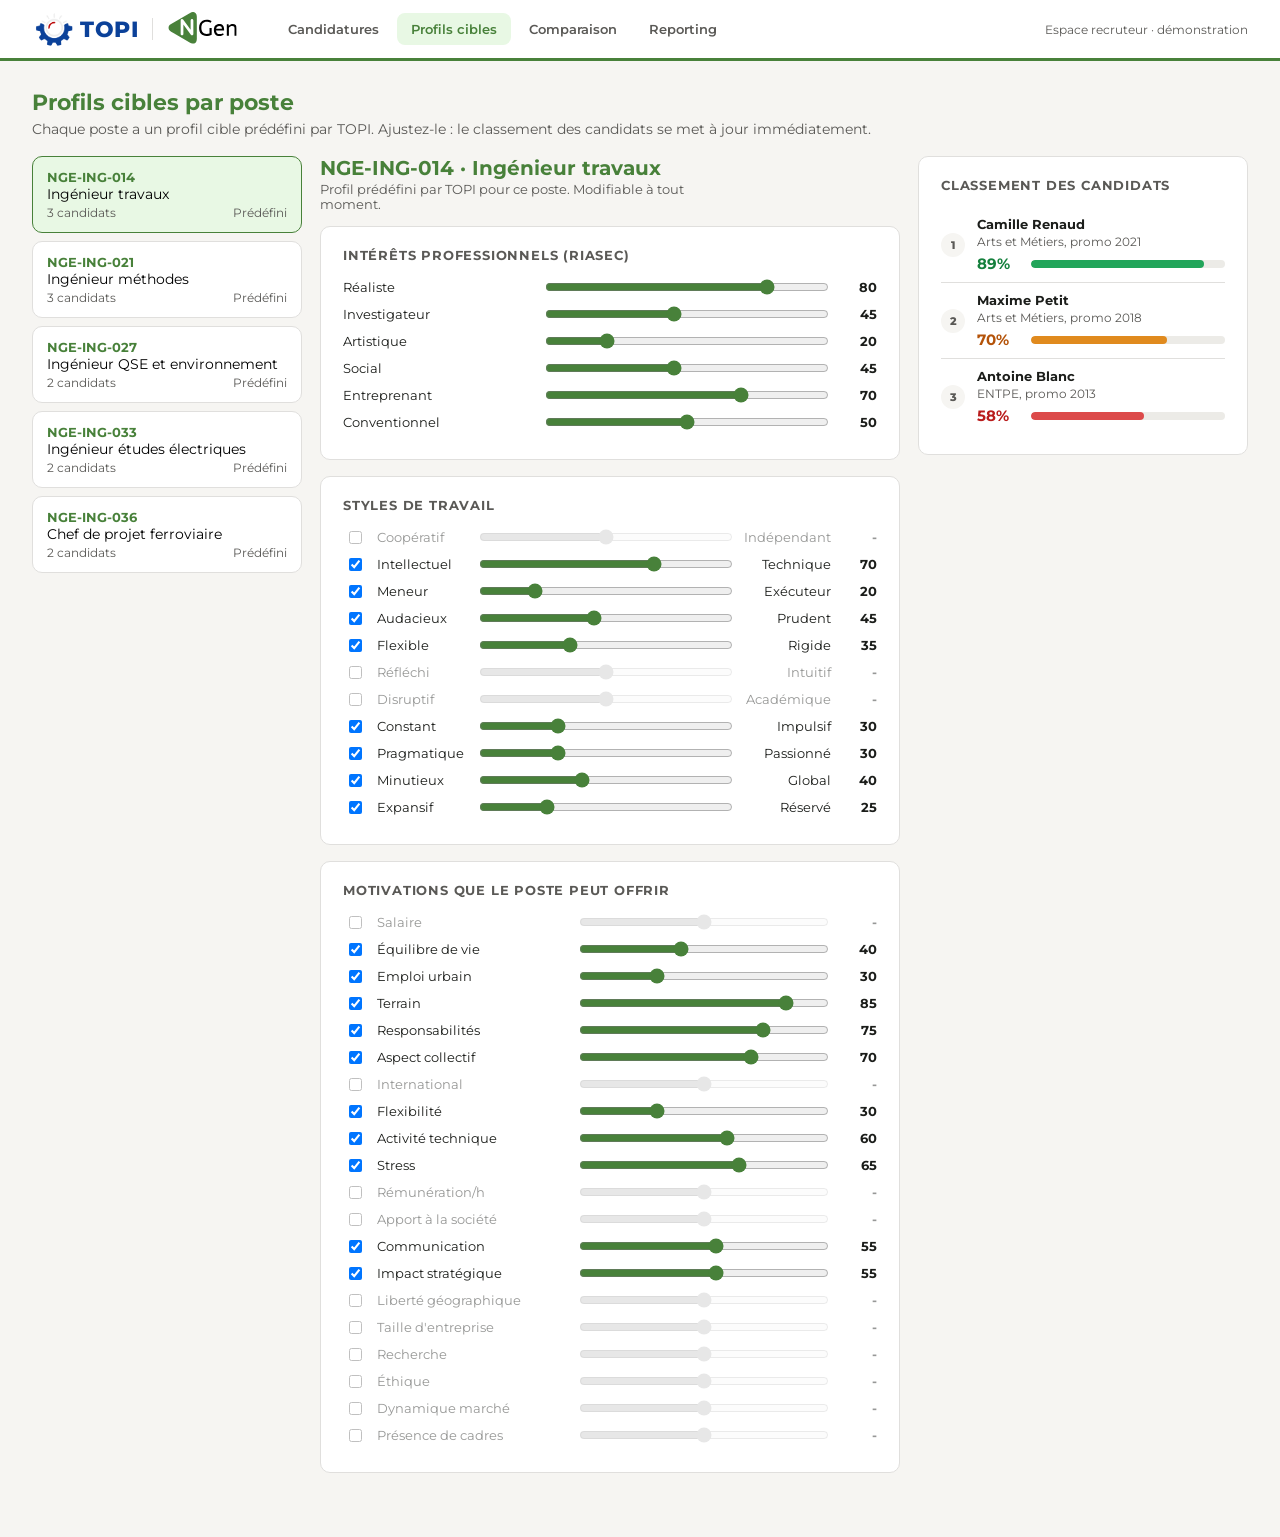
==== cibles.html @ ed8e548c "Démo TOPI x NGen : offre Aide Entretien et Recrutement (données fictives) Co-Authored-By: Claude Son" ====
<!doctype html>
<html lang="fr">
<head>
<meta charset="utf-8">
<meta name="viewport" content="width=device-width, initial-scale=1">
<meta name="robots" content="noindex, nofollow">
<title>Profils cibles - TOPI x NGen</title>
<link href="https://fonts.googleapis.com/css2?family=Montserrat:wght@400;500;600;700;800&display=swap" rel="stylesheet">
<link rel="stylesheet" href="style.css">
</head>
<body>
<div class="topbar">
  <div class="logo"><img src="topi-logo.png" alt="">TOPI</div>
  <div class="sep"></div>
  <img class="ngen" src="ngen-logo.svg" alt="NGen">
  <nav><a href="index.html">Candidatures</a><a href="cibles.html" class="on">Profils cibles</a><a href="compare.html">Comparaison</a><a href="reporting.html">Reporting</a></nav>
  <div class="right">Espace recruteur · démonstration</div>
</div>
<main class="wide">
  <div class="pagehead">
    <div>
      <h1>Profils cibles par poste</h1>
      <p class="sub">Chaque poste a un profil cible prédéfini par TOPI. Ajustez-le : le classement des candidats se met à jour immédiatement.</p>
    </div>
  </div>
  <div class="editor">
    <div class="plist" id="plist"></div>
    <div id="editor"></div>
    <div class="card rank" id="rank"></div>
  </div>
</main>
<script src="data.js"></script>
<script src="defs.js"></script>
<script src="scoring.js"></script>
<script>
const params = new URLSearchParams(location.search);
const refs = Object.keys(CIBLES_DEFAUT);
const titres = Object.fromEntries(CANDIDATS.map(c => [c.ref, c.poste]));
let ref = refs.includes(params.get("ref")) ? params.get("ref") : refs[0];
let cible = getCible(ref);

const commit = () => { saveCible(ref, cible); renderList(); renderHead(); renderRank(); };

function renderList() {
  document.getElementById("plist").innerHTML = refs.map(r => {
    const n = CANDIDATS.filter(c => c.ref === r).length;
    return `<button data-ref="${r}" class="${r === ref ? "on" : ""}"><b>${r}</b>${titres[r]}<small><span>${n} candidat${n > 1 ? "s" : ""}</span>${isModified(r) ? '<span class="mod">Modifié</span>' : "<span>Prédéfini</span>"}</small></button>`;
  }).join("");
  document.querySelectorAll("#plist button").forEach(b => b.onclick = () => { ref = b.dataset.ref; cible = getCible(ref); history.replaceState(null, "", "?ref=" + ref); renderAll(); });
}

function renderHead() {
  const h = document.getElementById("edhead");
  if (!h) return;
  h.querySelector("button").style.visibility = isModified(ref) ? "visible" : "hidden";
  h.querySelector("p").textContent = isModified(ref) ? "Profil modifié par vous. Vous pouvez revenir au profil prédéfini par TOPI." : "Profil prédéfini par TOPI pour ce poste. Modifiable à tout moment.";
}

function buildEditor() {
  const el = document.getElementById("editor");
  el.innerHTML = `
    <div class="edhead" id="edhead"><div><h1>${ref} · ${titres[ref]}</h1><p></p></div><button class="btn" id="restore">Restaurer le profil prédéfini</button></div>
    <div class="card edcard"><h2>Intérêts professionnels (RIASEC)</h2><div id="sec-r"></div></div>
    <div class="card edcard"><h2>Styles de travail</h2><div id="sec-a"></div></div>
    <div class="card edcard"><h2>Motivations que le poste peut offrir</h2><div id="sec-c"></div></div>`;
  document.getElementById("restore").onclick = () => { resetCible(ref); cible = getCible(ref); buildEditor(); commit(); };

  // RIASEC : toujours actifs
  const sr = document.getElementById("sec-r");
  RIA_ORDER.forEach(k => {
    const row = document.createElement("div"); row.className = "slrow nocheck";
    row.innerHTML = `<span>${RIASEC_LABELS[k]}</span><input type="range" min="0" max="100" value="${cible.riasec[k]}"><span class="v">${cible.riasec[k]}</span>`;
    const inp = row.querySelector("input"), v = row.querySelector(".v");
    inp.oninput = () => { cible.riasec[k] = +inp.value; v.textContent = inp.value; commit(); };
    sr.appendChild(row);
  });

  // Styles de travail : axe gauche <-> droite, avec case "compter"
  const sa = document.getElementById("sec-a");
  AXES.forEach((pair, i) => {
    const on = cible.axes[i] != null, val = on ? cible.axes[i] : 50;
    const row = document.createElement("div"); row.className = "slrow ax" + (on ? "" : " off");
    row.innerHTML = `<input type="checkbox" ${on ? "checked" : ""} title="Compter ce critère"><span title="${DIMENSIONS_TITRES[i]}">${pair[0]}</span><input type="range" min="0" max="100" value="${val}" ${on ? "" : "disabled"}><span class="rt">${pair[1]}</span><span class="v">${on ? val : "-"}</span>`;
    const [cb, , rg, , v] = [...row.children];
    cb.onchange = () => { if (cb.checked) { cible.axes[i] = +rg.value; rg.disabled = false; row.classList.remove("off"); v.textContent = rg.value; } else { delete cible.axes[i]; rg.disabled = true; row.classList.add("off"); v.textContent = "-"; } commit(); };
    rg.oninput = () => { cible.axes[i] = +rg.value; v.textContent = rg.value; commit(); };
    sa.appendChild(row);
  });

  // Motivations : 20 critères, avec case "compter"
  const sc = document.getElementById("sec-c");
  CRITERES.forEach(k => {
    const on = cible.crit[k] != null, val = on ? cible.crit[k] : 50;
    const row = document.createElement("div"); row.className = "slrow" + (on ? "" : " off");
    row.innerHTML = `<input type="checkbox" ${on ? "checked" : ""} title="Compter ce critère"><span title="${DEF_CRITERES[k]}">${k}</span><input type="range" min="0" max="100" value="${val}" ${on ? "" : "disabled"}><span class="v">${on ? val : "-"}</span>`;
    const [cb, , rg, v] = [...row.children];
    cb.onchange = () => { if (cb.checked) { cible.crit[k] = +rg.value; rg.disabled = false; row.classList.remove("off"); v.textContent = rg.value; } else { delete cible.crit[k]; rg.disabled = true; row.classList.add("off"); v.textContent = "-"; } commit(); };
    rg.oninput = () => { cible.crit[k] = +rg.value; v.textContent = rg.value; commit(); };
    sc.appendChild(row);
  });
  renderHead();
}

function renderRank() {
  const list = CANDIDATS.filter(c => c.ref === ref).map(c => ({ c, a: adequation(c, cible) })).sort((x, y) => y.a.global - x.a.global);
  document.getElementById("rank").innerHTML = `<h2>Classement des candidats</h2>` + list.map((r, i) => `
    <div class="rrow"><span class="n">${i + 1}</span><div><a href="profil.html?id=${r.c.id}" target="_blank" rel="noopener">${r.c.prenom} ${r.c.nom}</a><small>${r.c.parcours}</small>
    <div class="adq ${niveauAdq(r.a.global)}"><b>${r.a.global}%</b><span class="abar"><i style="width:${r.a.global}%"></i></span></div></div></div>`).join("");
}

function renderAll() { renderList(); buildEditor(); renderRank(); }
renderAll();
</script>
</body>
</html>
---- style.css ----
:root { --blue: #48813A; --accent: #C98B5A; --ink: #1b1d1a; --grey: #5a5956; --line: #E0DFDD; --bg: #F6F5F2; --soft: #E8F8E4; --ok: #48813A; }
* { box-sizing: border-box; }
body { margin: 0; font-family: "Montserrat", "Segoe UI", system-ui, sans-serif; background: var(--bg); color: var(--ink); font-size: 14px; }
a { color: var(--blue); }
.topbar { background: #fff; border-bottom: 3px solid var(--blue); display: flex; align-items: center; gap: 14px; padding: 12px 32px; }
.topbar .logo { display: flex; align-items: center; gap: 4px; font-weight: 800; font-size: 22px; color: #0B4199; letter-spacing: .5px; }
.topbar .logo img { height: 44px; width: 44px; margin: -6px 0; }
.topbar .ngen { height: 34px; width: auto; display: block; }
.topbar .sep { width: 1px; height: 22px; background: var(--line); }
.topbar .client { color: var(--grey); font-weight: 600; }
.topbar .right { margin-left: auto; color: var(--grey); font-size: 12px; }
main { max-width: 1180px; margin: 0 auto; padding: 28px 32px 48px; }
h1 { font-size: 22px; margin: 0 0 4px; color: var(--blue); }
.sub { color: var(--grey); margin: 0 0 20px; }
.card { background: #fff; border: 1px solid var(--line); border-radius: 10px; padding: 20px 22px; }
.card h2 { font-size: 13px; text-transform: uppercase; letter-spacing: .8px; color: var(--grey); margin: 0 0 14px; }
.toolbar { display: flex; align-items: center; gap: 14px; margin-bottom: 12px; color: var(--grey); font-size: 12px; }
.btn { border: 1px solid var(--line); background: #fff; color: var(--blue); padding: 6px 12px; border-radius: 6px; font: inherit; font-weight: 600; cursor: pointer; }
.btn:hover { background: var(--soft); }
table { width: 100%; border-collapse: collapse; }
thead th { white-space: nowrap; text-align: left; font-size: 12px; text-transform: uppercase; letter-spacing: .6px; color: var(--grey); padding: 10px 12px 4px; background: #fff; }
thead th.sortable { cursor: pointer; user-select: none; }
thead th.sortable:hover { color: var(--blue); }
thead th .arrow { display: inline-block; width: 12px; color: var(--accent); }
.filters td { padding: 0 12px 10px; border-bottom: 2px solid var(--line); }
.filters input { width: 100%; padding: 6px 8px; border: 1px solid var(--line); border-radius: 6px; font: inherit; font-size: 12px; }
.filters input:focus { outline: 2px solid var(--soft); border-color: var(--blue); }
tbody td { padding: 14px 12px; border-bottom: 1px solid var(--line); vertical-align: middle; }
tbody tr:hover { background: #FAFAF7; }
.ref { font-weight: 700; color: var(--blue); }
.ref small { display: block; font-weight: 500; color: var(--grey); font-size: 11px; }
.pill { white-space: nowrap; display: inline-block; padding: 3px 9px; border-radius: 999px; background: var(--soft); color: var(--blue); font-weight: 700; font-size: 12px; text-decoration: none; }
.pill:hover { background: var(--blue); color: #fff; }
.pill.cv { background: #F7EBE0; color: #8A5A33; }
.pill.cv:hover { background: var(--accent); color: #fff; }
.empty { padding: 24px; text-align: center; color: var(--grey); display: none; }
.foot { margin-top: 16px; color: var(--grey); font-size: 12px; }

.back { display: inline-block; margin-bottom: 14px; text-decoration: none; font-weight: 600; }
.head { display: flex; gap: 22px; align-items: center; flex-wrap: wrap; }
.avatar { width: 56px; height: 56px; border-radius: 50%; background: var(--blue); color: #fff; display: grid; place-items: center; font-weight: 800; font-size: 20px; }
.head h1 { margin: 0; }
.meta { color: var(--grey); font-size: 13px; margin-top: 2px; }
.head .actions { margin-left: auto; display: flex; gap: 10px; align-items: center; }
.grid2 { display: grid; grid-template-columns: 1fr 1fr; gap: 18px; margin-top: 18px; }
@media (max-width: 900px) { .grid2 { grid-template-columns: 1fr; } }
.triplet { display: flex; gap: 8px; margin: 6px 0 14px; }
.triplet .tip { background: var(--blue); color: #fff; font-weight: 800; border-radius: 6px; padding: 4px 10px; font-size: 13px; }
.triplet .tip:nth-child(2) { background: #6FA05F; }
.triplet .tip:nth-child(3) { background: #97d187; color: var(--ink); }
.bar { display: grid; grid-template-columns: 1fr 44px; gap: 10px; align-items: center; margin: 7px 0; font-size: 12.5px; }
.bar .lbl { display: flex; justify-content: space-between; gap: 8px; }
.track { height: 8px; background: #ECEBE7; border-radius: 4px; overflow: hidden; margin-top: 4px; }
.fill { height: 100%; background: var(--blue); border-radius: 4px; }
.fill.red { background: var(--accent); }
.val { text-align: right; font-weight: 700; }
.axis { display: grid; grid-template-columns: 96px 1fr 96px; gap: 10px; align-items: center; margin: 9px 0; font-size: 12px; color: var(--grey); }
.axis .r { text-align: right; }
.axis .on { color: var(--ink); font-weight: 700; }
.axis .line { position: relative; height: 4px; background: #E6E4DF; border-radius: 2px; }
.axis .line::after { content: ""; position: absolute; left: 50%; top: -4px; width: 1px; height: 12px; background: #C9C7C1; }
.axis .dot { position: absolute; top: -5px; width: 14px; height: 14px; margin-left: -7px; border-radius: 50%; background: var(--blue); border: 2px solid #fff; box-shadow: 0 0 0 1px var(--blue); }
.note { color: var(--grey); font-size: 11.5px; margin-top: 18px; }
svg text { font-family: "Montserrat", "Segoe UI", sans-serif; }

.cols2 { display: grid; grid-template-columns: 1fr 1fr; grid-template-rows: repeat(10, auto); grid-auto-flow: column; column-gap: 40px; }
@media (max-width: 900px) { .cols2 { grid-template-columns: 1fr; grid-template-rows: none; grid-auto-flow: row; } }
.tip { cursor: help; border-bottom: 1px dotted #A7A59F; }
.triplet .tip, svg .tip { border-bottom: 0; }
.tooltip { position: fixed; display: none; z-index: 50; max-width: 340px; background: var(--ink); color: #fff; padding: 10px 13px; border-radius: 8px; box-shadow: 0 8px 24px rgba(11, 20, 40, .28); font-size: 12px; line-height: 1.45; pointer-events: none; }
.tooltip b { display: block; color: #fff; margin-bottom: 3px; font-size: 12.5px; }
.tooltip span { color: #D5DCEC; font-weight: 400; }

main.wide { max-width: 1360px; }
.pagehead { display: flex; align-items: flex-start; justify-content: space-between; gap: 20px; margin-bottom: 18px; }
.pagehead .sub { margin: 0; }
.btn.primary { background: var(--blue); color: #fff; border-color: var(--blue); }
.btn.primary:hover { background: #3b6a30; }
.kpis { display: grid; grid-template-columns: repeat(4, 1fr); gap: 14px; margin-bottom: 18px; }
@media (max-width: 900px) { .kpis { grid-template-columns: 1fr 1fr; } }
.kpi { background: #fff; border: 1px solid var(--line); border-radius: 10px; padding: 16px 18px; }
.kpi .kv { font-size: 30px; font-weight: 800; color: var(--blue); line-height: 1; }
.kpi .kt { font-weight: 700; margin-top: 8px; font-size: 13px; }
.kpi .ks { color: var(--grey); font-size: 12px; margin-top: 2px; }
.card.list { padding: 18px 20px 12px; }
.toolbar2 { display: flex; gap: 12px; margin-bottom: 12px; }
.search { flex: 1; }
.search input { width: 100%; padding: 10px 14px; border: 1px solid var(--line); border-radius: 8px; font: inherit; font-size: 13px; background: var(--bg); }
.search input:focus { outline: 2px solid var(--soft); border-color: var(--blue); background: #fff; }
.chips2 { display: flex; flex-wrap: wrap; gap: 8px; margin-bottom: 14px; }
.chip2 { border: 1px solid var(--line); background: #fff; color: var(--ink); border-radius: 999px; padding: 6px 12px; font: inherit; font-size: 12px; font-weight: 600; cursor: pointer; display: inline-flex; gap: 8px; align-items: center; }
.chip2 b { background: var(--bg); border-radius: 999px; padding: 1px 7px; font-size: 11px; color: var(--grey); }
.chip2:hover { border-color: var(--blue); }
.chip2.on { background: var(--blue); border-color: var(--blue); color: #fff; }
.chip2.on b { background: rgba(255, 255, 255, .22); color: #fff; }
.tablewrap { overflow-x: auto; }
.who { display: flex; align-items: center; gap: 10px; font-weight: 700; }
.av { width: 30px; height: 30px; border-radius: 50%; color: #fff; display: inline-grid; place-items: center; font-size: 11px; font-weight: 800; flex: none; }
td.muted { color: var(--grey); font-size: 12.5px; }
td.nowrap { white-space: nowrap; }
.pill.topi { display: inline-flex; align-items: center; gap: 8px; padding: 3px 12px 3px 6px; }
.pill.topi:hover .mini polygon:last-child { fill: rgba(255, 255, 255, .35); stroke: #fff; }
.pill.topi:hover .mini polygon:first-child { stroke: rgba(255, 255, 255, .5); }
.tfoot { display: flex; justify-content: space-between; color: var(--grey); font-size: 12px; padding: 12px 4px 4px; }

.rel { display: inline-flex; align-items: center; gap: 8px; padding: 5px 12px; border-radius: 999px; font-size: 12px; font-weight: 700; border: 1px solid; cursor: help; }
.rel i { width: 9px; height: 9px; border-radius: 50%; background: currentColor; }
.rel-excellent { background: #E0F2FE; color: #0369A1; border-color: #BAE6FD; }
.rel-bon { background: #DCFCE7; color: #15803D; border-color: #BBF7D0; }
.rel-convenable { background: #FEF3C7; color: #B45309; border-color: #FDE68A; }
.rel-mauvais { background: #FEE2E2; color: #B91C1C; border-color: #FECACA; }

/* ---- offre 2 : adéquation au poste ---- */
.topbar nav { display: flex; gap: 4px; margin-left: 22px; }
.topbar nav a { padding: 8px 14px; border-radius: 8px; text-decoration: none; color: var(--grey); font-weight: 600; font-size: 13px; }
.topbar nav a:hover, .topbar nav a.on { background: var(--soft); color: var(--blue); }
.adq { display: flex; align-items: center; gap: 10px; min-width: 130px; }
.adq b { font-size: 15px; width: 44px; }
.adq .abar { flex: 1; height: 8px; background: #ECEBE7; border-radius: 4px; overflow: hidden; min-width: 56px; }
.adq .abar i { display: block; height: 100%; border-radius: 4px; }
.adq.high b { color: #15803D; } .adq.high i, .fill.ad-high { background: #22A55A; }
.adq.mid b { color: #B45309; } .adq.mid i, .fill.ad-mid { background: #E08A1E; }
.adq.low b { color: #B91C1C; } .adq.low i, .fill.ad-low { background: #DC4A4A; }
.gauge.high { color: #15803D; } .gauge.mid { color: #B45309; } .gauge.low { color: #B91C1C; }
.adqcard { display: grid; grid-template-columns: 180px 1.15fr 1fr 1fr; gap: 26px; align-items: start; margin-top: 18px; }
@media (max-width: 1000px) { .adqcard { grid-template-columns: 1fr; } }
.adqcard .gcol { text-align: center; }
.adqcard .gt { font-weight: 700; margin-top: -4px; }
.adqcard .sub { margin: 10px 0; font-size: 12.5px; }
.adqcard .sl { display: flex; justify-content: space-between; margin-bottom: 4px; }
.adqcard .link { display: inline-block; margin-top: 10px; font-size: 12px; font-weight: 600; }
.pt { border-left: 3px solid; padding: 4px 0 4px 10px; margin: 9px 0; font-size: 12.5px; }
.pt b { display: block; }
.pt small { color: var(--grey); font-size: 11.5px; }
.pt.ok { border-color: #22A55A; } .pt.ko { border-color: #E08A1E; }
.track { position: relative; }
.tick { position: absolute; top: -3px; width: 2px; height: 14px; background: var(--ink); border-radius: 1px; }
.axis .tgt { position: absolute; top: -6px; width: 16px; height: 16px; margin-left: -8px; border-radius: 50%; border: 2px solid var(--accent); background: rgba(255,255,255,.6); box-sizing: border-box; }
.legend { display: flex; flex-wrap: wrap; gap: 18px; margin-top: 14px; font-size: 11.5px; color: var(--grey); }
.legend span { display: inline-flex; align-items: center; gap: 7px; }
.lg { display: inline-block; }
.lg.solid { width: 18px; height: 0; border-top: 2px solid var(--blue); }
.lg.dashed { width: 18px; height: 0; border-top: 2px dashed var(--accent); }
.lg.dot { width: 10px; height: 10px; border-radius: 50%; background: var(--blue); }
.lg.ring { width: 12px; height: 12px; border-radius: 50%; border: 2px solid var(--accent); box-sizing: border-box; }
.lg.bar { width: 18px; height: 6px; border-radius: 3px; background: var(--blue); }
.lg.tickmark { width: 2px; height: 12px; background: var(--ink); }

/* profils cibles */
.editor { display: grid; grid-template-columns: 270px 1fr 330px; gap: 18px; align-items: start; }
@media (max-width: 1100px) { .editor { grid-template-columns: 1fr; } }
.plist button { width: 100%; text-align: left; border: 1px solid var(--line); background: #fff; border-radius: 10px; padding: 12px 14px; margin-bottom: 8px; font: inherit; cursor: pointer; }
.plist button:hover { border-color: var(--blue); }
.plist button.on { border-color: var(--blue); background: var(--soft); }
.plist b { display: block; font-size: 13px; color: var(--blue); }
.plist small { color: var(--grey); font-size: 12px; display: flex; justify-content: space-between; margin-top: 2px; }
.mod { color: var(--accent); font-weight: 700; }
.edhead { display: flex; align-items: center; justify-content: space-between; gap: 12px; margin-bottom: 14px; }
.edhead h1 { margin: 0; font-size: 20px; }
.edhead p { margin: 2px 0 0; color: var(--grey); font-size: 12.5px; }
.slrow { display: grid; grid-template-columns: 24px 190px 1fr 40px; gap: 10px; align-items: center; margin: 7px 0; font-size: 12.5px; }
.slrow.ax { grid-template-columns: 24px 90px 1fr 90px 36px; }
.slrow.nocheck { grid-template-columns: 190px 1fr 40px; }
.slrow input[type=range] { width: 100%; accent-color: var(--blue); }
.slrow.off { opacity: .45; }
.slrow .v { text-align: right; font-weight: 700; }
.slrow .rt { text-align: right; }
.edcard { margin-bottom: 16px; }
.rank { position: sticky; top: 16px; }
.rrow { display: grid; grid-template-columns: 26px 1fr; gap: 10px; align-items: center; padding: 9px 0; border-bottom: 1px solid var(--line); }
.rrow:last-child { border: 0; }
.rrow .n { width: 24px; height: 24px; border-radius: 50%; background: var(--bg); display: grid; place-items: center; font-weight: 800; font-size: 11px; color: var(--grey); }
.rrow a { color: var(--ink); font-weight: 700; text-decoration: none; font-size: 13px; display: block; }
.rrow small { color: var(--grey); font-size: 11.5px; }
.rrow .adq { margin-top: 4px; }

.actions2 { display: flex; gap: 10px; align-items: center; }
.actions2 .btn { text-decoration: none; }
.list thead th, .list tbody td, .filters td { padding-left: 8px; padding-right: 8px; }
.list .filters input { min-width: 0; }
.adq { min-width: 112px; }

/* ---- offre 3 : rapport, guide, comparaison, reporting ---- */
.tabs { display: flex; gap: 6px; margin-top: 18px; border-bottom: 1px solid var(--line); }
.tabs button { border: 0; background: none; padding: 11px 18px; font: inherit; font-weight: 700; color: var(--grey); cursor: pointer; border-bottom: 3px solid transparent; margin-bottom: -1px; }
.tabs button:hover { color: var(--blue); }
.tabs button.on { color: var(--blue); border-color: var(--blue); }
.tab[hidden] { display: none; }
.rsum { margin-top: 18px; }
.rsum p { margin: 0; font-size: 14px; line-height: 1.6; }
.rl { margin: 0; padding: 0; list-style: none; }
.rl li { position: relative; padding: 8px 0 8px 18px; border-bottom: 1px solid var(--line); font-size: 13px; line-height: 1.5; }
.rl li:last-child { border: 0; }
.rl li::before { content: ""; position: absolute; left: 0; top: 15px; width: 8px; height: 8px; border-radius: 50%; background: var(--blue); }
.rl.ok li::before { background: #22A55A; }
.rl.ko li::before { background: #E08A1E; }
.ghead { display: flex; justify-content: space-between; align-items: flex-start; gap: 16px; margin-bottom: 8px; }
.ghead h2 { margin-bottom: 4px; }
.ghead p { margin: 0; color: var(--grey); font-size: 12.5px; }
.gth { font-size: 12px; text-transform: uppercase; letter-spacing: .8px; color: var(--blue); margin: 22px 0 8px; }
.q { display: grid; grid-template-columns: 30px 1fr; gap: 12px; padding: 12px 0; border-bottom: 1px solid var(--line); }
.q:last-child { border: 0; }
.qn { width: 26px; height: 26px; border-radius: 50%; background: var(--soft); color: var(--blue); display: grid; place-items: center; font-weight: 800; font-size: 12px; }
.q b { display: block; font-size: 13.5px; line-height: 1.5; }
.q small { display: block; color: var(--grey); font-size: 12px; margin-top: 4px; line-height: 1.45; }
@media print { .topbar, .tabs, .back, .head .actions, .note, .btn, .actions2 { display: none !important; } body { background: #fff; } main { padding: 0; } .card { border: 0; padding: 8px 0; } }

input.pick { width: 16px; height: 16px; accent-color: var(--blue); cursor: pointer; }
.opt { background: var(--soft); color: var(--blue); border-radius: 999px; padding: 1px 8px; font-size: 10.5px; margin-left: 6px; }
.btn:disabled { opacity: .45; cursor: not-allowed; }
.toast { display: none; background: var(--ink); color: #fff; border-radius: 8px; padding: 10px 14px; margin: 10px 0 0; font-size: 12.5px; }
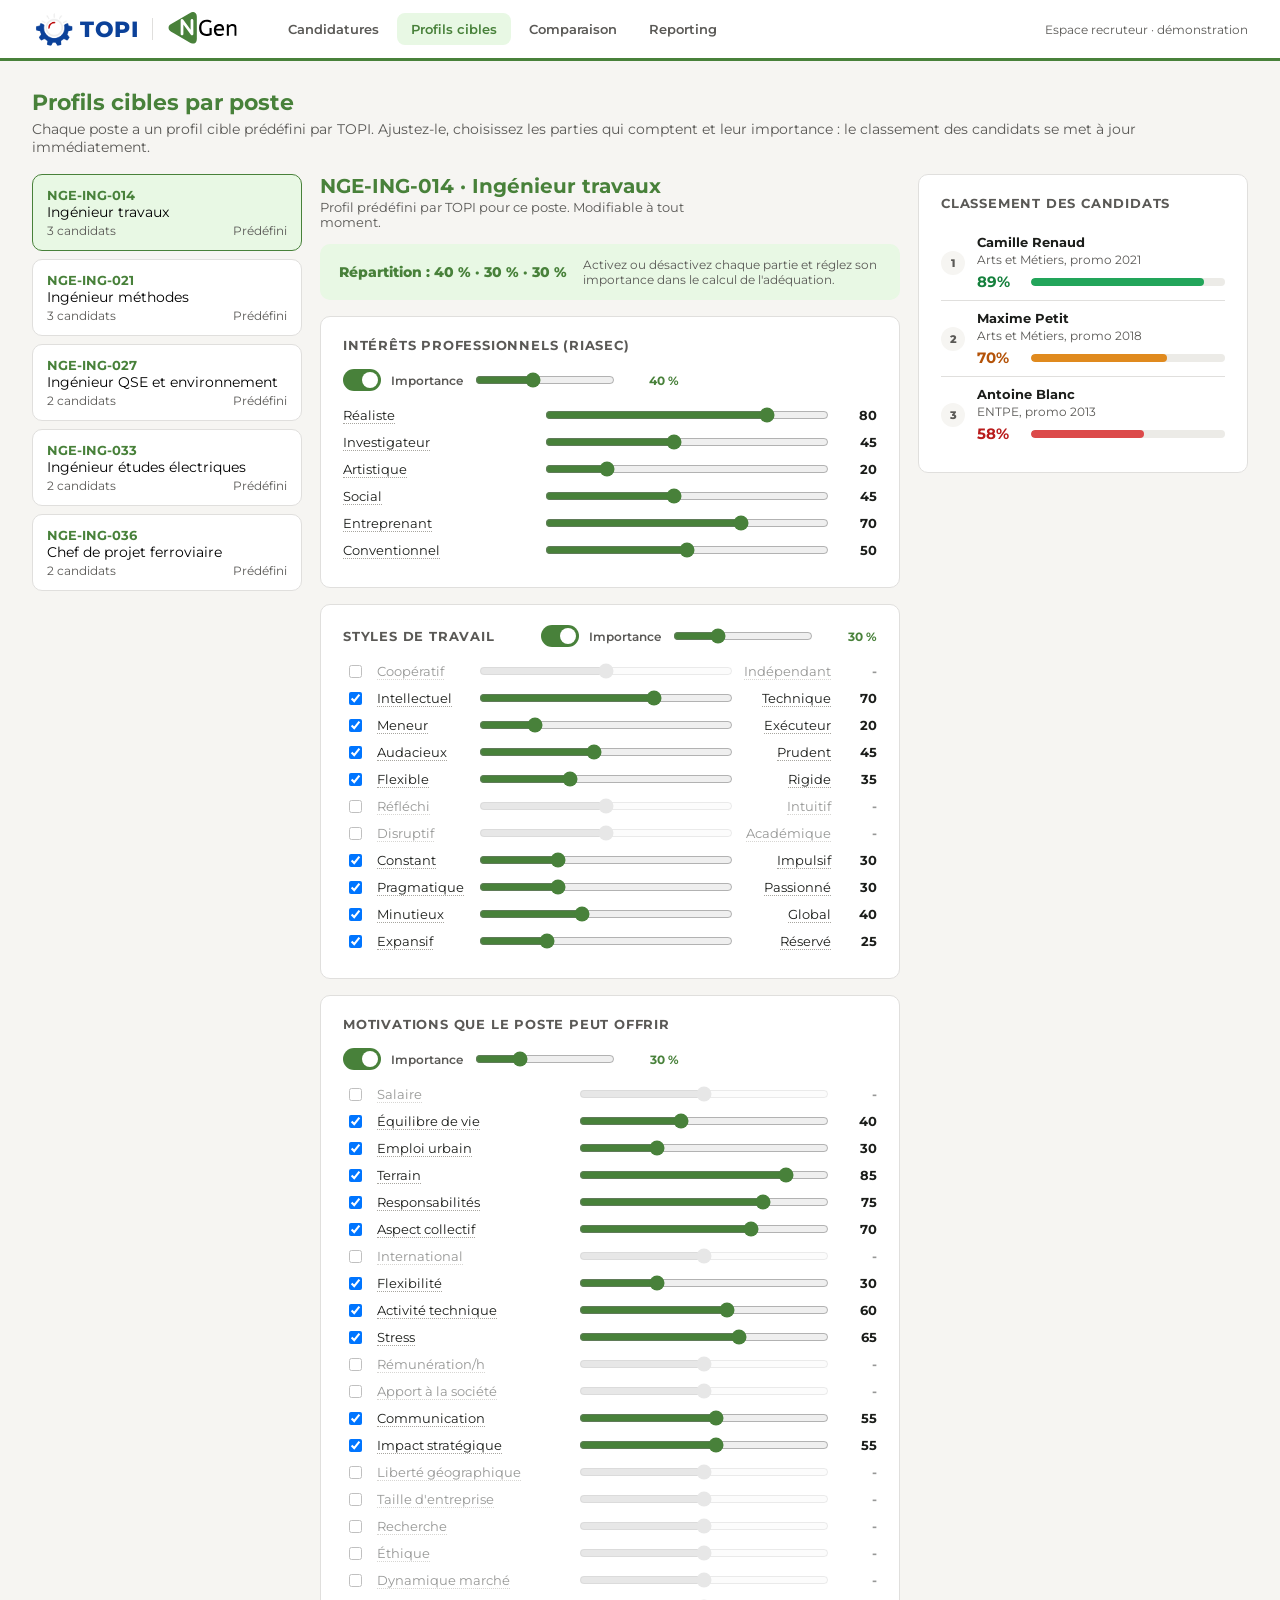
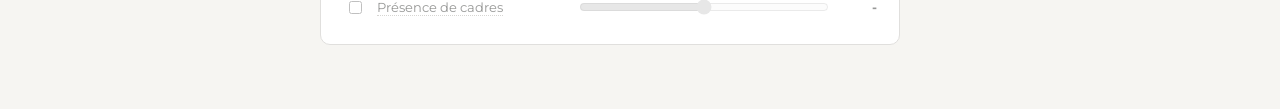
==== commit 928de913: "Profils cibles : activation et importance des 3 parties, définitions au survol Co-Authored-By: Claud" ====
--- a/cibles.html
+++ b/cibles.html
@@ -20,7 +20,7 @@
   <div class="pagehead">
     <div>
       <h1>Profils cibles par poste</h1>
-      <p class="sub">Chaque poste a un profil cible prédéfini par TOPI. Ajustez-le : le classement des candidats se met à jour immédiatement.</p>
+      <p class="sub">Chaque poste a un profil cible prédéfini par TOPI. Ajustez-le, choisissez les parties qui comptent et leur importance : le classement des candidats se met à jour immédiatement.</p>
     </div>
   </div>
   <div class="editor">
@@ -29,6 +29,7 @@
     <div class="card rank" id="rank"></div>
   </div>
 </main>
+<div id="tooltip" class="tooltip" role="tooltip"></div>
 <script src="data.js"></script>
 <script src="defs.js"></script>
 <script src="scoring.js"></script>
@@ -38,6 +39,14 @@
 const titres = Object.fromEntries(CANDIDATS.map(c => [c.ref, c.poste]));
 let ref = refs.includes(params.get("ref")) ? params.get("ref") : refs[0];
 let cible = getCible(ref);
+
+const esc = s => s.replace(/&/g, "&amp;").replace(/"/g, "&quot;").replace(/</g, "&lt;");
+const tip = (kind, key, inner) => `<span class="tip" data-kind="${kind}" data-key="${esc(key)}">${inner}</span>`;
+const SECTIONS = [
+  { k: "riasec", titre: "Intérêts professionnels (RIASEC)", sec: "sec-r" },
+  { k: "axes", titre: "Styles de travail", sec: "sec-a" },
+  { k: "crit", titre: "Motivations que le poste peut offrir", sec: "sec-c" }
+];
 
 const commit = () => { saveCible(ref, cible); renderList(); renderHead(); renderRank(); };
 
@@ -56,48 +65,86 @@
   h.querySelector("p").textContent = isModified(ref) ? "Profil modifié par vous. Vous pouvez revenir au profil prédéfini par TOPI." : "Profil prédéfini par TOPI pour ce poste. Modifiable à tout moment.";
 }
 
+// ---- pondération des 3 parties ----
+function refreshWeights() {
+  const eff = poidsEffectifs(cible), nbActifs = SECTIONS.filter(s => cible.actifs[s.k]).length;
+  SECTIONS.forEach(s => {
+    const w = document.querySelector(`.wctl[data-k="${s.k}"]`), on = cible.actifs[s.k];
+    w.querySelector('input[type=checkbox]').checked = on;
+    const rg = w.querySelector("input[type=range]");
+    rg.value = eff[s.k]; rg.disabled = !on || nbActifs === 1;
+    w.querySelector("b").textContent = on ? eff[s.k] + " %" : "Exclu";
+    w.classList.toggle("off", !on);
+    document.getElementById(s.sec).parentElement.classList.toggle("secoff", !on);
+  });
+  const t = document.getElementById("wsum");
+  if (t) t.textContent = nbActifs === 1 ? "Une seule partie est comptée : elle pèse 100 %." : "Répartition : " + SECTIONS.filter(s => cible.actifs[s.k]).map(s => eff[s.k] + " %").join(" · ");
+}
+
+function bindWeights() {
+  SECTIONS.forEach(s => {
+    const w = document.querySelector(`.wctl[data-k="${s.k}"]`);
+    w.querySelector('input[type=checkbox]').onchange = ev => {
+      if (!ev.target.checked && SECTIONS.filter(x => cible.actifs[x.k]).length === 1) { ev.target.checked = true; return; }
+      cible.actifs[s.k] = ev.target.checked; refreshWeights(); commit();
+    };
+    w.querySelector("input[type=range]").oninput = ev => {
+      const v = +ev.target.value, others = SECTIONS.filter(x => x.k !== s.k && cible.actifs[x.k]);
+      if (!others.length) return;
+      const raw = others.reduce((a, x) => a + cible.poids[x.k], 0);
+      cible.poids[s.k] = v;
+      others.forEach(x => cible.poids[x.k] = Math.max(0, Math.round(raw ? (100 - v) * cible.poids[x.k] / raw : (100 - v) / others.length)));
+      refreshWeights(); commit();
+    };
+  });
+  refreshWeights();
+}
+
+function wctl(s) {
+  return `<div class="sechead"><h2>${s.titre}</h2><div class="wctl" data-k="${s.k}"><label class="sw" title="Compter cette partie dans l'adéquation"><input type="checkbox"><span></span></label><span class="wl">Importance</span><input type="range" min="0" max="100"><b></b></div></div>`;
+}
+
 function buildEditor() {
   const el = document.getElementById("editor");
   el.innerHTML = `
     <div class="edhead" id="edhead"><div><h1>${ref} · ${titres[ref]}</h1><p></p></div><button class="btn" id="restore">Restaurer le profil prédéfini</button></div>
-    <div class="card edcard"><h2>Intérêts professionnels (RIASEC)</h2><div id="sec-r"></div></div>
-    <div class="card edcard"><h2>Styles de travail</h2><div id="sec-a"></div></div>
-    <div class="card edcard"><h2>Motivations que le poste peut offrir</h2><div id="sec-c"></div></div>`;
+    <div class="card wsumcard"><span id="wsum"></span><span class="hint2">Activez ou désactivez chaque partie et réglez son importance dans le calcul de l'adéquation.</span></div>
+    <div class="card edcard">${wctl(SECTIONS[0])}<div id="sec-r"></div></div>
+    <div class="card edcard">${wctl(SECTIONS[1])}<div id="sec-a"></div></div>
+    <div class="card edcard">${wctl(SECTIONS[2])}<div id="sec-c"></div></div>`;
   document.getElementById("restore").onclick = () => { resetCible(ref); cible = getCible(ref); buildEditor(); commit(); };
 
-  // RIASEC : toujours actifs
   const sr = document.getElementById("sec-r");
   RIA_ORDER.forEach(k => {
     const row = document.createElement("div"); row.className = "slrow nocheck";
-    row.innerHTML = `<span>${RIASEC_LABELS[k]}</span><input type="range" min="0" max="100" value="${cible.riasec[k]}"><span class="v">${cible.riasec[k]}</span>`;
+    row.innerHTML = `<span>${tip("riasec", k, RIASEC_LABELS[k])}</span><input type="range" min="0" max="100" value="${cible.riasec[k]}"><span class="v">${cible.riasec[k]}</span>`;
     const inp = row.querySelector("input"), v = row.querySelector(".v");
     inp.oninput = () => { cible.riasec[k] = +inp.value; v.textContent = inp.value; commit(); };
     sr.appendChild(row);
   });
 
-  // Styles de travail : axe gauche <-> droite, avec case "compter"
   const sa = document.getElementById("sec-a");
   AXES.forEach((pair, i) => {
     const on = cible.axes[i] != null, val = on ? cible.axes[i] : 50;
     const row = document.createElement("div"); row.className = "slrow ax" + (on ? "" : " off");
-    row.innerHTML = `<input type="checkbox" ${on ? "checked" : ""} title="Compter ce critère"><span title="${DIMENSIONS_TITRES[i]}">${pair[0]}</span><input type="range" min="0" max="100" value="${val}" ${on ? "" : "disabled"}><span class="rt">${pair[1]}</span><span class="v">${on ? val : "-"}</span>`;
+    row.innerHTML = `<input type="checkbox" ${on ? "checked" : ""} title="Compter ce critère"><span>${tip("style", pair[0], pair[0])}</span><input type="range" min="0" max="100" value="${val}" ${on ? "" : "disabled"}><span class="rt">${tip("style", pair[1], pair[1])}</span><span class="v">${on ? val : "-"}</span>`;
     const [cb, , rg, , v] = [...row.children];
     cb.onchange = () => { if (cb.checked) { cible.axes[i] = +rg.value; rg.disabled = false; row.classList.remove("off"); v.textContent = rg.value; } else { delete cible.axes[i]; rg.disabled = true; row.classList.add("off"); v.textContent = "-"; } commit(); };
     rg.oninput = () => { cible.axes[i] = +rg.value; v.textContent = rg.value; commit(); };
     sa.appendChild(row);
   });
 
-  // Motivations : 20 critères, avec case "compter"
   const sc = document.getElementById("sec-c");
   CRITERES.forEach(k => {
     const on = cible.crit[k] != null, val = on ? cible.crit[k] : 50;
     const row = document.createElement("div"); row.className = "slrow" + (on ? "" : " off");
-    row.innerHTML = `<input type="checkbox" ${on ? "checked" : ""} title="Compter ce critère"><span title="${DEF_CRITERES[k]}">${k}</span><input type="range" min="0" max="100" value="${val}" ${on ? "" : "disabled"}><span class="v">${on ? val : "-"}</span>`;
+    row.innerHTML = `<input type="checkbox" ${on ? "checked" : ""} title="Compter ce critère"><span>${tip("critere", k, k)}</span><input type="range" min="0" max="100" value="${val}" ${on ? "" : "disabled"}><span class="v">${on ? val : "-"}</span>`;
     const [cb, , rg, v] = [...row.children];
     cb.onchange = () => { if (cb.checked) { cible.crit[k] = +rg.value; rg.disabled = false; row.classList.remove("off"); v.textContent = rg.value; } else { delete cible.crit[k]; rg.disabled = true; row.classList.add("off"); v.textContent = "-"; } commit(); };
     rg.oninput = () => { cible.crit[k] = +rg.value; v.textContent = rg.value; commit(); };
     sc.appendChild(row);
   });
+  bindWeights();
   renderHead();
 }
 
@@ -110,6 +157,32 @@
 
 function renderAll() { renderList(); buildEditor(); renderRank(); }
 renderAll();
+
+// ---- définitions au survol (identique aux profils candidats) ----
+const tt = document.getElementById("tooltip");
+function content(el) {
+  const kind = el.dataset.kind, key = el.dataset.key;
+  if (kind === "riasec") return [RIASEC_LABELS[key], DEF_RIASEC[key]];
+  if (kind === "critere") return [key, DEF_CRITERES[key]];
+  const i = AXES.findIndex(p => p.includes(key));
+  return [key + " (" + DIMENSIONS[i] + ")", DEF_STYLES[key]];
+}
+function place(e) {
+  const pad = 14, w = tt.offsetWidth, h = tt.offsetHeight;
+  let x = e.clientX + pad, y = e.clientY + pad;
+  if (x + w > innerWidth - 8) x = e.clientX - w - pad;
+  if (y + h > innerHeight - 8) y = e.clientY - h - pad;
+  tt.style.left = Math.max(8, x) + "px"; tt.style.top = Math.max(8, y) + "px";
+}
+document.addEventListener("mouseover", e => {
+  const el = e.target.closest(".tip");
+  if (!el) return;
+  const [title, text] = content(el);
+  tt.innerHTML = `<b>${title}</b><span>${text}</span>`;
+  tt.style.display = "block"; place(e);
+});
+document.addEventListener("mousemove", e => { if (tt.style.display === "block") place(e); });
+document.addEventListener("mouseout", e => { if (e.target.closest(".tip")) tt.style.display = "none"; });
 </script>
 </body>
 </html>
--- a/style.css
+++ b/style.css
@@ -209,3 +209,27 @@
 .opt { background: var(--soft); color: var(--blue); border-radius: 999px; padding: 1px 8px; font-size: 10.5px; margin-left: 6px; }
 .btn:disabled { opacity: .45; cursor: not-allowed; }
 .toast { display: none; background: var(--ink); color: #fff; border-radius: 8px; padding: 10px 14px; margin: 10px 0 0; font-size: 12.5px; }
+
+/* pondération des 3 parties */
+.sechead { display: flex; align-items: center; justify-content: space-between; gap: 16px; margin-bottom: 14px; flex-wrap: wrap; }
+.sechead h2 { margin: 0; }
+.wctl { display: flex; align-items: center; gap: 10px; font-size: 12px; }
+.wctl .wl { color: var(--grey); font-weight: 600; }
+.wctl input[type=range] { width: 140px; accent-color: var(--blue); }
+.wctl b { min-width: 52px; text-align: right; color: var(--blue); }
+.wctl.off b { color: var(--grey); }
+.sw { position: relative; display: inline-block; width: 38px; height: 22px; }
+.sw input { opacity: 0; width: 0; height: 0; }
+.sw span { position: absolute; inset: 0; background: #C9C7C1; border-radius: 22px; cursor: pointer; transition: background .15s; }
+.sw span::before { content: ""; position: absolute; width: 16px; height: 16px; left: 3px; top: 3px; background: #fff; border-radius: 50%; transition: transform .15s; }
+.sw input:checked + span { background: var(--blue); }
+.sw input:checked + span::before { transform: translateX(16px); }
+.secoff > div:last-child { opacity: .4; pointer-events: none; }
+.wsumcard { display: flex; align-items: center; justify-content: space-between; gap: 16px; margin-bottom: 16px; padding: 12px 18px; background: var(--soft); border-color: transparent; }
+.wsumcard #wsum { font-weight: 800; color: var(--blue); }
+.wsumcard .hint2 { color: var(--grey); font-size: 12px; }
+.slrow .tip { border-bottom: 1px dotted #A7A59F; cursor: help; }
+
+.adqcard .sub.off { opacity: .55; }
+.adqcard .sl small { color: var(--grey); font-weight: 500; }
+.wsumcard #wsum { white-space: nowrap; }
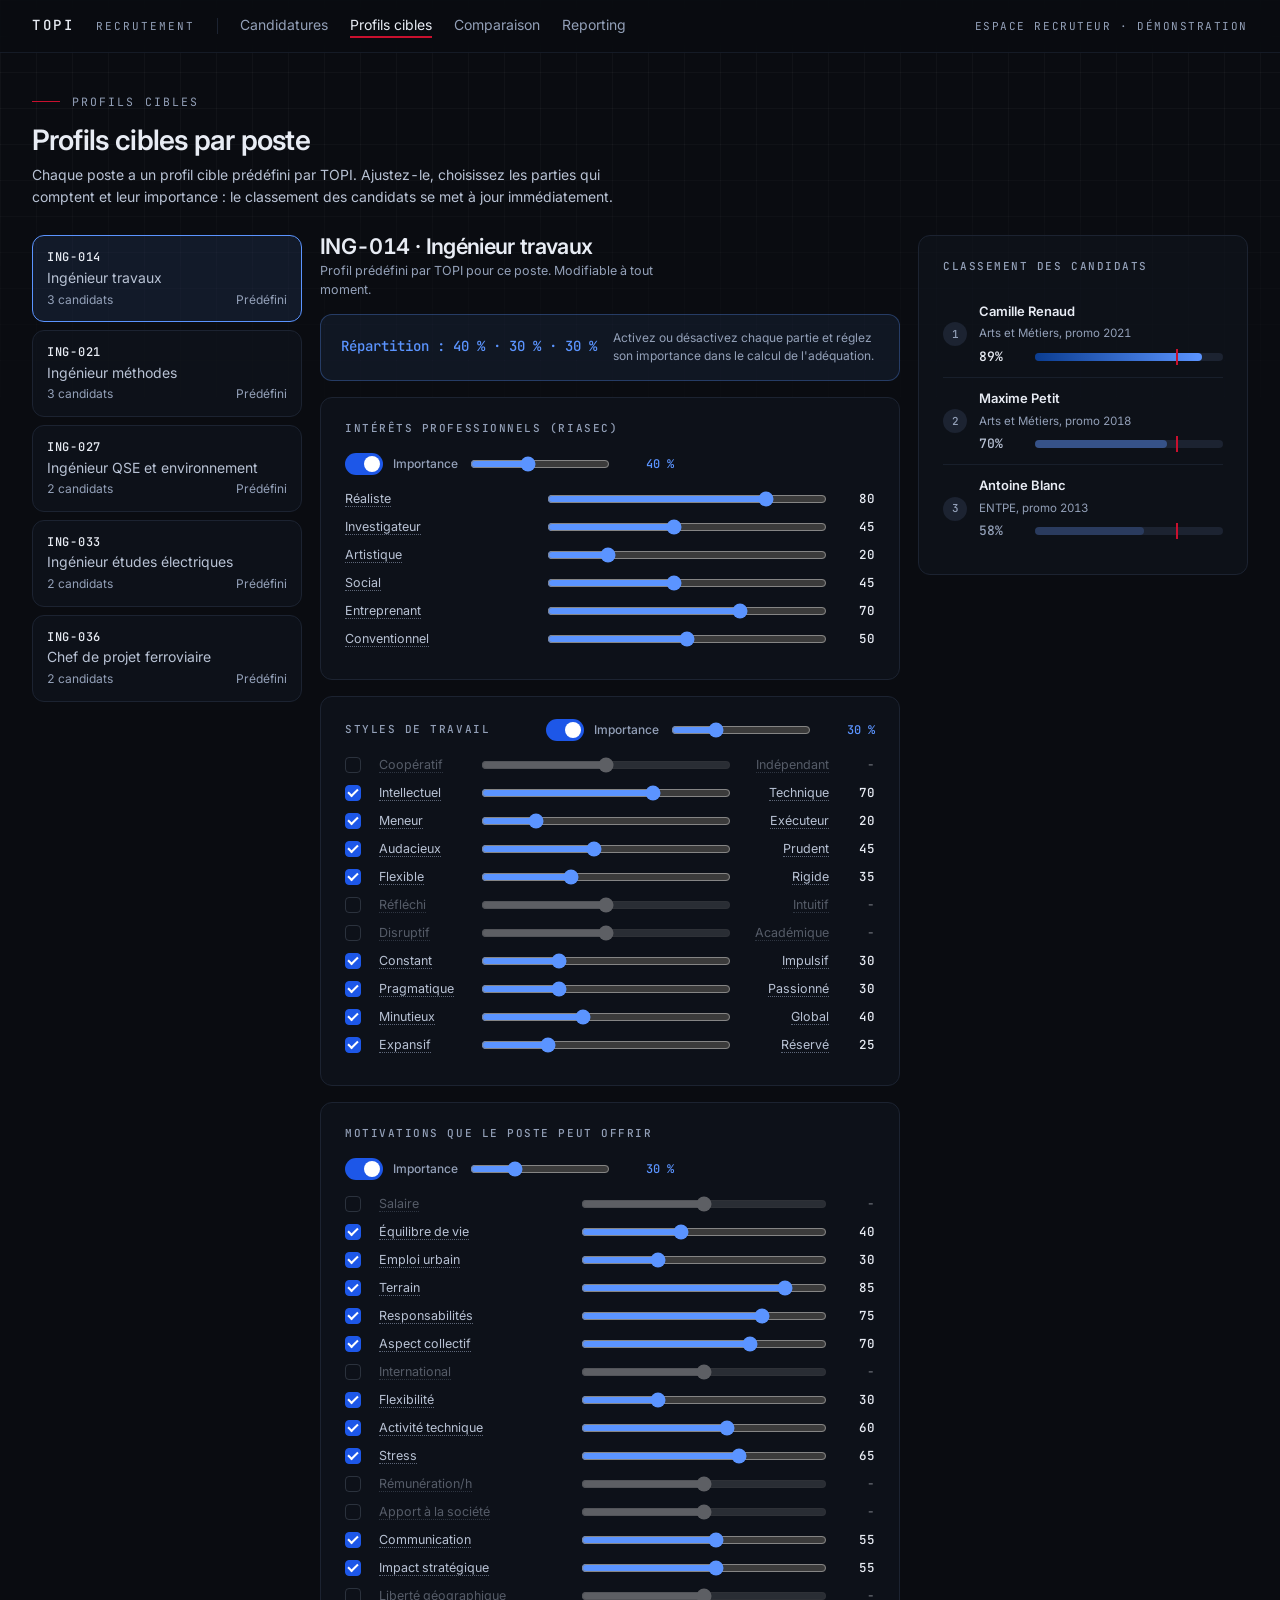
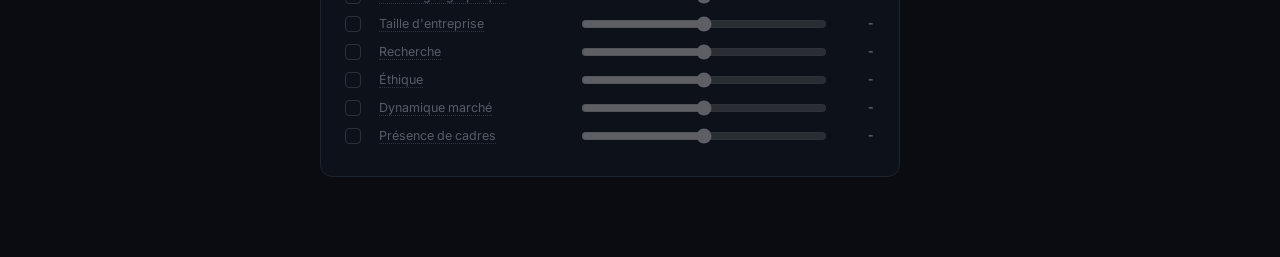
==== commit ec1368d0: "Démo TOPI Recrutement (données fictives) Co-Authored-By: Claude Sonnet 5.5 <noreply@anthropic.com>" ====
--- a/cibles.html
+++ b/cibles.html
@@ -4,21 +4,24 @@
 <meta charset="utf-8">
 <meta name="viewport" content="width=device-width, initial-scale=1">
 <meta name="robots" content="noindex, nofollow">
-<title>Profils cibles - TOPI x NGen</title>
-<link href="https://fonts.googleapis.com/css2?family=Montserrat:wght@400;500;600;700;800&display=swap" rel="stylesheet">
-<link rel="stylesheet" href="style.css">
+<title>Profils cibles · TOPI Recrutement</title>
+<link href="https://fonts.googleapis.com/css2?family=Inter:wght@400;500;600;700&family=JetBrains+Mono:wght@400;500&display=swap" rel="stylesheet">
+<link rel="icon" href="favicon-32x32.png" sizes="32x32" type="image/png">
+<link rel="icon" href="favicon-192x192.png" sizes="192x192" type="image/png">
+<link rel="stylesheet" href="style.css?v=20261014b">
 </head>
 <body>
-<div class="topbar">
-  <div class="logo"><img src="topi-logo.png" alt="">TOPI</div>
-  <div class="sep"></div>
-  <img class="ngen" src="ngen-logo.svg" alt="NGen">
+<header class="topbar">
+  <a class="logo" href="index.html">TOPI</a>
+  <span class="prod">Recrutement</span>
+  <span class="sep"></span>
   <nav><a href="index.html">Candidatures</a><a href="cibles.html" class="on">Profils cibles</a><a href="compare.html">Comparaison</a><a href="reporting.html">Reporting</a></nav>
   <div class="right">Espace recruteur · démonstration</div>
-</div>
+</header>
 <main class="wide">
   <div class="pagehead">
     <div>
+      <div class="eyebrow"><span class="rule"></span>Profils cibles</div>
       <h1>Profils cibles par poste</h1>
       <p class="sub">Chaque poste a un profil cible prédéfini par TOPI. Ajustez-le, choisissez les parties qui comptent et leur importance : le classement des candidats se met à jour immédiatement.</p>
     </div>
@@ -30,9 +33,9 @@
   </div>
 </main>
 <div id="tooltip" class="tooltip" role="tooltip"></div>
-<script src="data.js"></script>
-<script src="defs.js"></script>
-<script src="scoring.js"></script>
+<script src="data.js?v=20261014b"></script>
+<script src="defs.js?v=20261014b"></script>
+<script src="scoring.js?v=20261014b"></script>
 <script>
 const params = new URLSearchParams(location.search);
 const refs = Object.keys(CIBLES_DEFAUT);
--- a/style.css
+++ b/style.css
@@ -1,235 +1,327 @@
-:root { --blue: #48813A; --accent: #C98B5A; --ink: #1b1d1a; --grey: #5a5956; --line: #E0DFDD; --bg: #F6F5F2; --soft: #E8F8E4; --ok: #48813A; }
+/*
+ * Thème des démos TOPI Recrutement : mêmes jetons que le site topi-test.com
+ * (graphite, filets fins, Inter, JetBrains Mono, bleu d'action, rouge signal).
+ */
+:root {
+  --graphite: #0A0C11;
+  --surface: #12161F;
+  --line: #1C2331;
+  --ink: #E8ECF4;
+  --body: #B8C2D4;
+  --muted: #93A0B8;
+  --brand: #0B3D91;
+  --accent: #5B94FF;
+  --action: #1D57E8;
+  --signal: #C8102E;
+  --ok: #34C77B;
+  --warn: #F0A23B;
+  --bad: #EF5A5A;
+  --font-sans: "Inter", system-ui, -apple-system, "Segoe UI", sans-serif;
+  --font-mono: "JetBrains Mono", ui-monospace, "Cascadia Mono", Consolas, monospace;
+}
 * { box-sizing: border-box; }
-body { margin: 0; font-family: "Montserrat", "Segoe UI", system-ui, sans-serif; background: var(--bg); color: var(--ink); font-size: 14px; }
-a { color: var(--blue); }
-.topbar { background: #fff; border-bottom: 3px solid var(--blue); display: flex; align-items: center; gap: 14px; padding: 12px 32px; }
-.topbar .logo { display: flex; align-items: center; gap: 4px; font-weight: 800; font-size: 22px; color: #0B4199; letter-spacing: .5px; }
-.topbar .logo img { height: 44px; width: 44px; margin: -6px 0; }
-.topbar .ngen { height: 34px; width: auto; display: block; }
-.topbar .sep { width: 1px; height: 22px; background: var(--line); }
-.topbar .client { color: var(--grey); font-weight: 600; }
-.topbar .right { margin-left: auto; color: var(--grey); font-size: 12px; }
-main { max-width: 1180px; margin: 0 auto; padding: 28px 32px 48px; }
-h1 { font-size: 22px; margin: 0 0 4px; color: var(--blue); }
-.sub { color: var(--grey); margin: 0 0 20px; }
-.card { background: #fff; border: 1px solid var(--line); border-radius: 10px; padding: 20px 22px; }
-.card h2 { font-size: 13px; text-transform: uppercase; letter-spacing: .8px; color: var(--grey); margin: 0 0 14px; }
-.toolbar { display: flex; align-items: center; gap: 14px; margin-bottom: 12px; color: var(--grey); font-size: 12px; }
-.btn { border: 1px solid var(--line); background: #fff; color: var(--blue); padding: 6px 12px; border-radius: 6px; font: inherit; font-weight: 600; cursor: pointer; }
-.btn:hover { background: var(--soft); }
-table { width: 100%; border-collapse: collapse; }
-thead th { white-space: nowrap; text-align: left; font-size: 12px; text-transform: uppercase; letter-spacing: .6px; color: var(--grey); padding: 10px 12px 4px; background: #fff; }
-thead th.sortable { cursor: pointer; user-select: none; }
-thead th.sortable:hover { color: var(--blue); }
-thead th .arrow { display: inline-block; width: 12px; color: var(--accent); }
-.filters td { padding: 0 12px 10px; border-bottom: 2px solid var(--line); }
-.filters input { width: 100%; padding: 6px 8px; border: 1px solid var(--line); border-radius: 6px; font: inherit; font-size: 12px; }
-.filters input:focus { outline: 2px solid var(--soft); border-color: var(--blue); }
-tbody td { padding: 14px 12px; border-bottom: 1px solid var(--line); vertical-align: middle; }
-tbody tr:hover { background: #FAFAF7; }
-.ref { font-weight: 700; color: var(--blue); }
-.ref small { display: block; font-weight: 500; color: var(--grey); font-size: 11px; }
-.pill { white-space: nowrap; display: inline-block; padding: 3px 9px; border-radius: 999px; background: var(--soft); color: var(--blue); font-weight: 700; font-size: 12px; text-decoration: none; }
-.pill:hover { background: var(--blue); color: #fff; }
-.pill.cv { background: #F7EBE0; color: #8A5A33; }
-.pill.cv:hover { background: var(--accent); color: #fff; }
-.empty { padding: 24px; text-align: center; color: var(--grey); display: none; }
-.foot { margin-top: 16px; color: var(--grey); font-size: 12px; }
-
-.back { display: inline-block; margin-bottom: 14px; text-decoration: none; font-weight: 600; }
-.head { display: flex; gap: 22px; align-items: center; flex-wrap: wrap; }
-.avatar { width: 56px; height: 56px; border-radius: 50%; background: var(--blue); color: #fff; display: grid; place-items: center; font-weight: 800; font-size: 20px; }
-.head h1 { margin: 0; }
-.meta { color: var(--grey); font-size: 13px; margin-top: 2px; }
-.head .actions { margin-left: auto; display: flex; gap: 10px; align-items: center; }
+html { background: var(--graphite); scroll-behavior: smooth; -webkit-font-smoothing: antialiased; }
+body {
+  margin: 0; position: relative; background: transparent; color: var(--body);
+  font-family: var(--font-sans); font-size: 14px; line-height: 1.55; font-variant-numeric: tabular-nums;
+}
+body::before {
+  content: ""; position: absolute; inset: 0 0 auto 0; height: 460px; z-index: -1; pointer-events: none;
+  background-image: linear-gradient(rgba(255, 255, 255, .03) 1px, transparent 1px), linear-gradient(90deg, rgba(255, 255, 255, .03) 1px, transparent 1px);
+  background-size: 36px 36px;
+  -webkit-mask-image: linear-gradient(to bottom, #000 25%, transparent);
+  mask-image: linear-gradient(to bottom, #000 25%, transparent);
+}
+a { color: var(--accent); }
+h1, h2, h3 { color: var(--ink); letter-spacing: -0.03em; text-wrap: balance; }
+:focus-visible { outline: 2px solid var(--accent); outline-offset: 3px; }
+svg text { font-family: var(--font-sans); }
+
+/* ---- en-tête ---- */
+.topbar {
+  position: sticky; top: 0; z-index: 40; display: flex; align-items: center; gap: 22px; padding: 14px 32px;
+  border-bottom: 1px solid color-mix(in srgb, var(--line) 70%, transparent);
+  background: color-mix(in srgb, var(--graphite) 85%, transparent); backdrop-filter: blur(12px); -webkit-backdrop-filter: blur(12px);
+}
+.topbar .logo { font-family: var(--font-mono); font-size: 14px; font-weight: 500; letter-spacing: .18em; color: var(--ink); text-decoration: none; }
+.topbar .prod { font-family: var(--font-mono); font-size: 11px; letter-spacing: .18em; text-transform: uppercase; color: var(--muted); }
+.topbar .sep { width: 1px; height: 16px; background: var(--line); }
+.topbar nav { display: flex; gap: 22px; }
+.topbar nav a { color: var(--muted); text-decoration: none; font-size: 14px; transition: color .15s; }
+.topbar nav a:hover { color: var(--ink); }
+.topbar nav a.on { color: var(--ink); box-shadow: inset 0 -2px 0 var(--signal); padding-bottom: .15rem; }
+.topbar .right { margin-left: auto; font-family: var(--font-mono); font-size: 11px; letter-spacing: .14em; text-transform: uppercase; color: var(--muted); }
+
+main { max-width: 1180px; margin: 0 auto; padding: 40px 32px 64px; }
+main.wide { max-width: 1360px; }
+.eyebrow { display: flex; align-items: center; gap: 12px; margin-bottom: 14px; font-family: var(--font-mono); font-size: 11.5px; letter-spacing: .18em; text-transform: uppercase; color: var(--muted); }
+.eyebrow .rule { display: block; width: 28px; height: 1px; background: var(--signal); }
+h1 { font-size: clamp(1.6rem, 2.2vw, 2.1rem); font-weight: 600; line-height: 1.1; margin: 0 0 8px; }
+.sub { color: var(--body); margin: 0 0 22px; max-width: 68ch; }
+.pagehead { display: flex; align-items: flex-start; justify-content: space-between; gap: 20px; margin-bottom: 28px; }
+.pagehead .sub { margin: 0; }
+.actions2 { display: flex; gap: 10px; align-items: center; flex-wrap: wrap; justify-content: flex-end; }
+
+/* ---- surfaces ---- */
+.card {
+  background: color-mix(in srgb, var(--surface) 55%, transparent); border: 1px solid var(--line);
+  border-radius: 12px; padding: 22px 24px;
+}
+.card h2 { font-family: var(--font-mono); font-size: 11px; font-weight: 500; text-transform: uppercase; letter-spacing: .14em; color: var(--muted); margin: 0 0 16px; }
+.card.list { padding: 20px 22px 14px; }
+.note { color: var(--muted); font-size: 11.5px; margin-top: 18px; }
+.foot { margin-top: 18px; color: var(--muted); font-size: 12px; }
+.back { display: inline-block; margin-bottom: 16px; color: var(--muted); text-decoration: none; font-size: 13px; transition: color .15s; }
+.back:hover { color: var(--ink); }
+.meta { color: var(--muted); font-size: 13px; margin-top: 2px; }
 .grid2 { display: grid; grid-template-columns: 1fr 1fr; gap: 18px; margin-top: 18px; }
 @media (max-width: 900px) { .grid2 { grid-template-columns: 1fr; } }
-.triplet { display: flex; gap: 8px; margin: 6px 0 14px; }
-.triplet .tip { background: var(--blue); color: #fff; font-weight: 800; border-radius: 6px; padding: 4px 10px; font-size: 13px; }
-.triplet .tip:nth-child(2) { background: #6FA05F; }
-.triplet .tip:nth-child(3) { background: #97d187; color: var(--ink); }
-.bar { display: grid; grid-template-columns: 1fr 44px; gap: 10px; align-items: center; margin: 7px 0; font-size: 12.5px; }
+
+/* ---- boutons ---- */
+.btn {
+  display: inline-flex; align-items: center; gap: .5rem; border: 1px solid var(--line); background: transparent; color: var(--ink);
+  padding: .5rem .95rem; border-radius: 6px; font: inherit; font-size: 13px; font-weight: 600; cursor: pointer; text-decoration: none;
+  transition: border-color .15s, color .15s, background .15s;
+}
+.btn:hover { border-color: var(--accent); color: var(--accent); }
+.btn.primary { background: var(--action); border-color: var(--action); color: #fff; }
+.btn.primary:hover { background: var(--accent); border-color: var(--accent); color: #fff; }
+.btn:disabled { opacity: .4; cursor: not-allowed; }
+.btn:disabled:hover { border-color: var(--line); color: var(--ink); }
+.btn.primary:disabled:hover { background: var(--action); border-color: var(--action); color: #fff; }
+.opt { background: color-mix(in srgb, var(--accent) 16%, transparent); color: var(--accent); border-radius: 999px; padding: 1px 8px; font-family: var(--font-mono); font-size: 10px; letter-spacing: .08em; text-transform: uppercase; }
+.toast { display: none; background: var(--surface); color: var(--ink); border: 1px solid var(--line); border-left: 2px solid var(--signal); border-radius: 8px; padding: 10px 14px; margin: 12px 0 0; font-size: 12.5px; }
+
+/* ---- indicateurs ---- */
+.kpis { display: grid; grid-template-columns: repeat(4, 1fr); gap: 28px; margin-bottom: 30px; }
+@media (max-width: 900px) { .kpis { grid-template-columns: 1fr 1fr; } }
+.kpi .kv { font-family: var(--font-mono); font-size: 2rem; font-weight: 500; color: var(--ink); line-height: 1.1; padding-bottom: .55rem; border-bottom: 1px solid var(--accent); }
+.kpi .kt { font-family: var(--font-mono); font-size: 11px; font-weight: 500; letter-spacing: .14em; text-transform: uppercase; color: var(--muted); margin-top: .65rem; }
+.kpi .ks { color: var(--muted); font-size: 12px; margin-top: 4px; }
+
+/* ---- liste des candidatures ---- */
+.toolbar2 { display: flex; gap: 12px; margin-bottom: 14px; }
+.search { flex: 1; }
+.search input { width: 100%; padding: 10px 14px; border: 1px solid var(--line); border-radius: 8px; font: inherit; font-size: 13px; background: var(--graphite); color: var(--ink); }
+.search input::placeholder, .filters input::placeholder { color: color-mix(in srgb, var(--muted) 65%, transparent); }
+.search input:focus { outline: none; border-color: var(--accent); }
+.chips2 { display: flex; flex-wrap: wrap; gap: 8px; margin-bottom: 16px; }
+.chip2 { border: 1px solid var(--line); background: transparent; color: var(--body); border-radius: 999px; padding: 6px 12px; font: inherit; font-size: 12px; font-weight: 500; cursor: pointer; display: inline-flex; gap: 8px; align-items: center; transition: border-color .15s, color .15s, background .15s; }
+.chip2 b { font-family: var(--font-mono); background: var(--line); border-radius: 999px; padding: 1px 7px; font-size: 10.5px; font-weight: 500; color: var(--muted); }
+.chip2:hover { border-color: var(--accent); color: var(--ink); }
+.chip2.on { background: color-mix(in srgb, var(--accent) 16%, transparent); border-color: var(--accent); color: var(--ink); }
+.chip2.on b { background: var(--accent); color: var(--graphite); }
+.tablewrap { overflow-x: auto; }
+table { width: 100%; border-collapse: collapse; }
+thead th { white-space: nowrap; text-align: left; font-family: var(--font-mono); font-size: 10.5px; font-weight: 500; text-transform: uppercase; letter-spacing: .12em; color: var(--muted); padding: 10px 12px 6px; }
+thead th.sortable { cursor: pointer; user-select: none; transition: color .15s; }
+thead th.sortable:hover { color: var(--ink); }
+thead th .arrow { display: inline-block; width: 12px; color: var(--signal); }
+.filters td { padding: 0 12px 12px; border-bottom: 1px solid var(--line); }
+.filters input { width: 100%; padding: 6px 8px; border: 1px solid var(--line); border-radius: 6px; font: inherit; font-size: 12px; background: var(--graphite); color: var(--ink); }
+.filters input:focus { outline: none; border-color: var(--accent); }
+tbody td { padding: 14px 12px; border-bottom: 1px solid color-mix(in srgb, var(--line) 70%, transparent); vertical-align: middle; }
+tbody tr { transition: background .15s; }
+tbody tr:hover { background: color-mix(in srgb, var(--surface) 85%, transparent); }
+.list thead th, .list tbody td, .filters td { padding-left: 8px; padding-right: 8px; }
+.list .filters input { min-width: 0; }
+td.muted { color: var(--muted); font-size: 12.5px; }
+td.nowrap { white-space: nowrap; }
+td a { text-decoration-color: color-mix(in srgb, var(--accent) 40%, transparent); }
+.ref { font-family: var(--font-mono); font-size: 12.5px; font-weight: 500; color: var(--ink); }
+.ref small { display: block; font-family: var(--font-sans); font-weight: 400; color: var(--muted); font-size: 11px; }
+.who { display: flex; align-items: center; gap: 10px; font-weight: 600; color: var(--ink); }
+.av { width: 30px; height: 30px; border-radius: 50%; display: inline-grid; place-items: center; flex: none; font-family: var(--font-mono); font-size: 10.5px; font-weight: 500; color: var(--ink); background: color-mix(in srgb, var(--accent) 14%, transparent); border: 1px solid color-mix(in srgb, var(--accent) 40%, transparent); }
+.pill { white-space: nowrap; display: inline-block; padding: 3px 10px; border-radius: 999px; border: 1px solid var(--line); color: var(--ink); font-weight: 600; font-size: 12px; text-decoration: none; transition: border-color .15s, color .15s, background .15s; }
+.pill:hover { border-color: var(--accent); color: var(--accent); }
+.pill.topi { display: inline-flex; align-items: center; gap: 8px; padding: 3px 12px 3px 6px; background: color-mix(in srgb, var(--accent) 12%, transparent); border-color: color-mix(in srgb, var(--accent) 40%, transparent); font-family: var(--font-mono); font-weight: 500; letter-spacing: .06em; }
+.pill.topi:hover { background: color-mix(in srgb, var(--accent) 22%, transparent); border-color: var(--accent); color: var(--ink); }
+input.pick, .slrow input[type=checkbox] { appearance: none; -webkit-appearance: none; width: 16px; height: 16px; margin: 0; border: 1px solid color-mix(in srgb, var(--muted) 55%, transparent); border-radius: 4px; background: transparent; cursor: pointer; display: inline-grid; place-items: center; transition: border-color .15s, background .15s; }
+input.pick:hover, .slrow input[type=checkbox]:hover { border-color: var(--accent); }
+input.pick:checked, .slrow input[type=checkbox]:checked { background: var(--action); border-color: var(--action); }
+input.pick:checked::after, .slrow input[type=checkbox]:checked::after { content: ""; width: 8px; height: 4px; border-left: 2px solid #fff; border-bottom: 2px solid #fff; transform: rotate(-45deg) translate(1px, -1px); }
+.empty { padding: 28px; text-align: center; color: var(--muted); display: none; }
+.tfoot { display: flex; justify-content: space-between; gap: 16px; color: var(--muted); font-size: 12px; padding: 14px 4px 4px; }
+
+/* ---- barres, jauges, adéquation ---- */
+@keyframes grow { from { width: 0; } }
+.adq { display: flex; align-items: center; gap: 10px; min-width: 150px; }
+.adq b { font-family: var(--font-mono); font-size: 13px; font-weight: 500; width: 46px; color: var(--muted); }
+.adq .abar { position: relative; flex: 1; height: 8px; background: var(--line); border-radius: 999px; min-width: 84px; }
+.adq .abar::after { content: ""; position: absolute; top: -4px; bottom: -4px; left: 75%; width: 1.5px; background: var(--signal); }
+.adq .abar i { display: block; height: 100%; border-radius: 999px; animation: grow .9s cubic-bezier(.16, 1, .3, 1) both; }
+.adq.high b { color: var(--ink); }
+.adq.high .abar i, .fill.ad-high { background: linear-gradient(90deg, var(--brand), var(--accent)); }
+.adq.mid b { color: var(--body); }
+.adq.mid .abar i, .fill.ad-mid { background: color-mix(in srgb, var(--accent) 42%, transparent); }
+.adq.low .abar i, .fill.ad-low { background: color-mix(in srgb, var(--accent) 22%, transparent); }
+.gauge.high { color: var(--accent); }
+.gauge.mid { color: color-mix(in srgb, var(--accent) 60%, var(--muted)); }
+.gauge.low { color: var(--muted); }
+.gauge .num { fill: var(--ink); font-family: var(--font-mono); }
+.gauge .cap { fill: var(--muted); font-family: var(--font-mono); letter-spacing: .14em; }
+.bar { display: grid; grid-template-columns: 1fr 44px; gap: 10px; align-items: center; margin: 8px 0; font-size: 12.5px; }
 .bar .lbl { display: flex; justify-content: space-between; gap: 8px; }
-.track { height: 8px; background: #ECEBE7; border-radius: 4px; overflow: hidden; margin-top: 4px; }
-.fill { height: 100%; background: var(--blue); border-radius: 4px; }
-.fill.red { background: var(--accent); }
-.val { text-align: right; font-weight: 700; }
-.axis { display: grid; grid-template-columns: 96px 1fr 96px; gap: 10px; align-items: center; margin: 9px 0; font-size: 12px; color: var(--grey); }
-.axis .r { text-align: right; }
-.axis .on { color: var(--ink); font-weight: 700; }
-.axis .line { position: relative; height: 4px; background: #E6E4DF; border-radius: 2px; }
-.axis .line::after { content: ""; position: absolute; left: 50%; top: -4px; width: 1px; height: 12px; background: #C9C7C1; }
-.axis .dot { position: absolute; top: -5px; width: 14px; height: 14px; margin-left: -7px; border-radius: 50%; background: var(--blue); border: 2px solid #fff; box-shadow: 0 0 0 1px var(--blue); }
-.note { color: var(--grey); font-size: 11.5px; margin-top: 18px; }
-svg text { font-family: "Montserrat", "Segoe UI", sans-serif; }
-
+.track { position: relative; height: 8px; background: var(--line); border-radius: 999px; margin-top: 5px; }
+.fill { height: 100%; border-radius: 999px; background: linear-gradient(90deg, var(--brand), var(--accent)); animation: grow .9s cubic-bezier(.16, 1, .3, 1) both; }
+.val { text-align: right; font-family: var(--font-mono); font-weight: 500; color: var(--ink); }
+.tick { position: absolute; top: -3px; width: 2px; height: 14px; background: var(--ink); border-radius: 1px; }
 .cols2 { display: grid; grid-template-columns: 1fr 1fr; grid-template-rows: repeat(10, auto); grid-auto-flow: column; column-gap: 40px; }
 @media (max-width: 900px) { .cols2 { grid-template-columns: 1fr; grid-template-rows: none; grid-auto-flow: row; } }
-.tip { cursor: help; border-bottom: 1px dotted #A7A59F; }
+@media (prefers-reduced-motion: reduce) { .fill, .adq .abar i { animation: none; } html { scroll-behavior: auto; } }
+
+/* ---- profil candidat ---- */
+.head { display: flex; gap: 22px; align-items: center; flex-wrap: wrap; }
+.head h1 { margin: 0; }
+.head .actions { margin-left: auto; display: flex; gap: 10px; align-items: center; flex-wrap: wrap; }
+.avatar { width: 56px; height: 56px; border-radius: 50%; display: grid; place-items: center; font-family: var(--font-mono); font-size: 18px; font-weight: 500; color: var(--ink); background: color-mix(in srgb, var(--accent) 14%, transparent); border: 1px solid color-mix(in srgb, var(--accent) 45%, transparent); }
+.rel { --c: var(--accent); display: inline-flex; align-items: center; gap: .45rem; padding: .3rem .75rem; border-radius: 999px; font-size: 12px; font-weight: 500; color: var(--ink); background: color-mix(in srgb, var(--c) 14%, transparent); border: 1px solid color-mix(in srgb, var(--c) 45%, transparent); cursor: help; }
+.rel i { width: .45rem; height: .45rem; border-radius: 999px; background: var(--c); }
+.rel-excellent { --c: #5B94FF; }
+.rel-bon { --c: #34C77B; }
+.rel-convenable { --c: #F0A23B; }
+.rel-mauvais { --c: #EF5A5A; }
+.triplet { display: flex; gap: 8px; margin: 6px 0 14px; }
+.triplet .tip { background: color-mix(in srgb, var(--accent) 16%, transparent); border: 1px solid color-mix(in srgb, var(--accent) 45%, transparent); color: var(--ink); font-family: var(--font-mono); font-weight: 500; border-radius: 6px; padding: 4px 10px; font-size: 13px; letter-spacing: .06em; }
+.triplet .tip:nth-child(2) { opacity: .82; }
+.triplet .tip:nth-child(3) { opacity: .64; }
+.axis { display: grid; grid-template-columns: 96px 1fr 96px; gap: 10px; align-items: center; margin: 10px 0; font-size: 12px; color: var(--muted); }
+.axis .r { text-align: right; }
+.axis .on { color: var(--ink); font-weight: 600; }
+.axis .line { position: relative; height: 4px; background: var(--line); border-radius: 2px; }
+.axis .line::after { content: ""; position: absolute; left: 50%; top: -4px; width: 1px; height: 12px; background: color-mix(in srgb, var(--muted) 45%, transparent); }
+.axis .dot { position: absolute; top: -5px; width: 14px; height: 14px; margin-left: -7px; border-radius: 50%; background: var(--accent); border: 2px solid var(--graphite); box-shadow: 0 0 0 1px var(--accent); }
+.axis .tgt { position: absolute; top: -6px; width: 16px; height: 16px; margin-left: -8px; border-radius: 50%; border: 1.5px solid var(--ink); background: transparent; box-sizing: border-box; }
+.tip { cursor: help; border-bottom: 1px dotted color-mix(in srgb, var(--muted) 60%, transparent); }
 .triplet .tip, svg .tip { border-bottom: 0; }
-.tooltip { position: fixed; display: none; z-index: 50; max-width: 340px; background: var(--ink); color: #fff; padding: 10px 13px; border-radius: 8px; box-shadow: 0 8px 24px rgba(11, 20, 40, .28); font-size: 12px; line-height: 1.45; pointer-events: none; }
-.tooltip b { display: block; color: #fff; margin-bottom: 3px; font-size: 12.5px; }
-.tooltip span { color: #D5DCEC; font-weight: 400; }
-
-main.wide { max-width: 1360px; }
-.pagehead { display: flex; align-items: flex-start; justify-content: space-between; gap: 20px; margin-bottom: 18px; }
-.pagehead .sub { margin: 0; }
-.btn.primary { background: var(--blue); color: #fff; border-color: var(--blue); }
-.btn.primary:hover { background: #3b6a30; }
-.kpis { display: grid; grid-template-columns: repeat(4, 1fr); gap: 14px; margin-bottom: 18px; }
-@media (max-width: 900px) { .kpis { grid-template-columns: 1fr 1fr; } }
-.kpi { background: #fff; border: 1px solid var(--line); border-radius: 10px; padding: 16px 18px; }
-.kpi .kv { font-size: 30px; font-weight: 800; color: var(--blue); line-height: 1; }
-.kpi .kt { font-weight: 700; margin-top: 8px; font-size: 13px; }
-.kpi .ks { color: var(--grey); font-size: 12px; margin-top: 2px; }
-.card.list { padding: 18px 20px 12px; }
-.toolbar2 { display: flex; gap: 12px; margin-bottom: 12px; }
-.search { flex: 1; }
-.search input { width: 100%; padding: 10px 14px; border: 1px solid var(--line); border-radius: 8px; font: inherit; font-size: 13px; background: var(--bg); }
-.search input:focus { outline: 2px solid var(--soft); border-color: var(--blue); background: #fff; }
-.chips2 { display: flex; flex-wrap: wrap; gap: 8px; margin-bottom: 14px; }
-.chip2 { border: 1px solid var(--line); background: #fff; color: var(--ink); border-radius: 999px; padding: 6px 12px; font: inherit; font-size: 12px; font-weight: 600; cursor: pointer; display: inline-flex; gap: 8px; align-items: center; }
-.chip2 b { background: var(--bg); border-radius: 999px; padding: 1px 7px; font-size: 11px; color: var(--grey); }
-.chip2:hover { border-color: var(--blue); }
-.chip2.on { background: var(--blue); border-color: var(--blue); color: #fff; }
-.chip2.on b { background: rgba(255, 255, 255, .22); color: #fff; }
-.tablewrap { overflow-x: auto; }
-.who { display: flex; align-items: center; gap: 10px; font-weight: 700; }
-.av { width: 30px; height: 30px; border-radius: 50%; color: #fff; display: inline-grid; place-items: center; font-size: 11px; font-weight: 800; flex: none; }
-td.muted { color: var(--grey); font-size: 12.5px; }
-td.nowrap { white-space: nowrap; }
-.pill.topi { display: inline-flex; align-items: center; gap: 8px; padding: 3px 12px 3px 6px; }
-.pill.topi:hover .mini polygon:last-child { fill: rgba(255, 255, 255, .35); stroke: #fff; }
-.pill.topi:hover .mini polygon:first-child { stroke: rgba(255, 255, 255, .5); }
-.tfoot { display: flex; justify-content: space-between; color: var(--grey); font-size: 12px; padding: 12px 4px 4px; }
-
-.rel { display: inline-flex; align-items: center; gap: 8px; padding: 5px 12px; border-radius: 999px; font-size: 12px; font-weight: 700; border: 1px solid; cursor: help; }
-.rel i { width: 9px; height: 9px; border-radius: 50%; background: currentColor; }
-.rel-excellent { background: #E0F2FE; color: #0369A1; border-color: #BAE6FD; }
-.rel-bon { background: #DCFCE7; color: #15803D; border-color: #BBF7D0; }
-.rel-convenable { background: #FEF3C7; color: #B45309; border-color: #FDE68A; }
-.rel-mauvais { background: #FEE2E2; color: #B91C1C; border-color: #FECACA; }
-
-/* ---- offre 2 : adéquation au poste ---- */
-.topbar nav { display: flex; gap: 4px; margin-left: 22px; }
-.topbar nav a { padding: 8px 14px; border-radius: 8px; text-decoration: none; color: var(--grey); font-weight: 600; font-size: 13px; }
-.topbar nav a:hover, .topbar nav a.on { background: var(--soft); color: var(--blue); }
-.adq { display: flex; align-items: center; gap: 10px; min-width: 130px; }
-.adq b { font-size: 15px; width: 44px; }
-.adq .abar { flex: 1; height: 8px; background: #ECEBE7; border-radius: 4px; overflow: hidden; min-width: 56px; }
-.adq .abar i { display: block; height: 100%; border-radius: 4px; }
-.adq.high b { color: #15803D; } .adq.high i, .fill.ad-high { background: #22A55A; }
-.adq.mid b { color: #B45309; } .adq.mid i, .fill.ad-mid { background: #E08A1E; }
-.adq.low b { color: #B91C1C; } .adq.low i, .fill.ad-low { background: #DC4A4A; }
-.gauge.high { color: #15803D; } .gauge.mid { color: #B45309; } .gauge.low { color: #B91C1C; }
+.tooltip { position: fixed; display: none; z-index: 50; max-width: 340px; background: #171C28; color: var(--ink); border: 1px solid var(--line); padding: 10px 13px; border-radius: 8px; box-shadow: 0 14px 34px rgba(0, 0, 0, .55); font-size: 12px; line-height: 1.5; pointer-events: none; }
+.tooltip b { display: block; color: var(--ink); margin-bottom: 3px; font-size: 12.5px; }
+.tooltip span { color: var(--body); font-weight: 400; }
+.legend { display: flex; flex-wrap: wrap; gap: 18px; margin-top: 14px; font-size: 11.5px; color: var(--muted); }
+.legend span { display: inline-flex; align-items: center; gap: 7px; }
+.lg { display: inline-block; }
+.lg.solid { width: 18px; height: 0; border-top: 2px solid var(--accent); }
+.lg.dashed { width: 18px; height: 0; border-top: 2px dashed var(--ink); }
+.lg.dot { width: 10px; height: 10px; border-radius: 50%; background: var(--accent); }
+.lg.ring { width: 12px; height: 12px; border-radius: 50%; border: 1.5px solid var(--ink); box-sizing: border-box; }
+.lg.bar { width: 18px; height: 6px; border-radius: 3px; background: linear-gradient(90deg, var(--brand), var(--accent)); }
+.lg.tickmark { width: 2px; height: 12px; background: var(--ink); }
+
+/* ---- adéquation sur le profil ---- */
 .adqcard { display: grid; grid-template-columns: 180px 1.15fr 1fr 1fr; gap: 26px; align-items: start; margin-top: 18px; }
 @media (max-width: 1000px) { .adqcard { grid-template-columns: 1fr; } }
 .adqcard .gcol { text-align: center; }
-.adqcard .gt { font-weight: 700; margin-top: -4px; }
-.adqcard .sub { margin: 10px 0; font-size: 12.5px; }
-.adqcard .sl { display: flex; justify-content: space-between; margin-bottom: 4px; }
+.adqcard .gt { font-family: var(--font-mono); font-size: 11px; letter-spacing: .14em; text-transform: uppercase; color: var(--muted); margin-top: -4px; }
+.adqcard .sub { margin: 12px 0; font-size: 12.5px; max-width: none; }
+.adqcard .sub.off { opacity: .55; }
+.adqcard .sl { display: flex; justify-content: space-between; margin-bottom: 4px; color: var(--body); }
+.adqcard .sl b { font-family: var(--font-mono); font-weight: 500; color: var(--ink); }
+.adqcard .sl small { color: var(--muted); font-weight: 400; }
 .adqcard .link { display: inline-block; margin-top: 10px; font-size: 12px; font-weight: 600; }
-.pt { border-left: 3px solid; padding: 4px 0 4px 10px; margin: 9px 0; font-size: 12.5px; }
-.pt b { display: block; }
-.pt small { color: var(--grey); font-size: 11.5px; }
-.pt.ok { border-color: #22A55A; } .pt.ko { border-color: #E08A1E; }
-.track { position: relative; }
-.tick { position: absolute; top: -3px; width: 2px; height: 14px; background: var(--ink); border-radius: 1px; }
-.axis .tgt { position: absolute; top: -6px; width: 16px; height: 16px; margin-left: -8px; border-radius: 50%; border: 2px solid var(--accent); background: rgba(255,255,255,.6); box-sizing: border-box; }
-.legend { display: flex; flex-wrap: wrap; gap: 18px; margin-top: 14px; font-size: 11.5px; color: var(--grey); }
-.legend span { display: inline-flex; align-items: center; gap: 7px; }
-.lg { display: inline-block; }
-.lg.solid { width: 18px; height: 0; border-top: 2px solid var(--blue); }
-.lg.dashed { width: 18px; height: 0; border-top: 2px dashed var(--accent); }
-.lg.dot { width: 10px; height: 10px; border-radius: 50%; background: var(--blue); }
-.lg.ring { width: 12px; height: 12px; border-radius: 50%; border: 2px solid var(--accent); box-sizing: border-box; }
-.lg.bar { width: 18px; height: 6px; border-radius: 3px; background: var(--blue); }
-.lg.tickmark { width: 2px; height: 12px; background: var(--ink); }
-
-/* profils cibles */
+.pt { border-left: 2px solid; padding: 4px 0 4px 12px; margin: 10px 0; font-size: 12.5px; color: var(--body); }
+.pt b { display: block; color: var(--ink); font-weight: 600; }
+.pt small { color: var(--muted); font-size: 11.5px; }
+.pt.ok { border-color: var(--ok); }
+.pt.ko { border-color: var(--warn); }
+
+/* ---- profils cibles ---- */
 .editor { display: grid; grid-template-columns: 270px 1fr 330px; gap: 18px; align-items: start; }
 @media (max-width: 1100px) { .editor { grid-template-columns: 1fr; } }
-.plist button { width: 100%; text-align: left; border: 1px solid var(--line); background: #fff; border-radius: 10px; padding: 12px 14px; margin-bottom: 8px; font: inherit; cursor: pointer; }
-.plist button:hover { border-color: var(--blue); }
-.plist button.on { border-color: var(--blue); background: var(--soft); }
-.plist b { display: block; font-size: 13px; color: var(--blue); }
-.plist small { color: var(--grey); font-size: 12px; display: flex; justify-content: space-between; margin-top: 2px; }
-.mod { color: var(--accent); font-weight: 700; }
+.plist button { width: 100%; text-align: left; border: 1px solid var(--line); background: color-mix(in srgb, var(--surface) 55%, transparent); color: var(--body); border-radius: 12px; padding: 12px 14px; margin-bottom: 8px; font: inherit; cursor: pointer; transition: border-color .15s, background .15s; }
+.plist button:hover { border-color: var(--accent); }
+.plist button.on { border-color: var(--accent); background: color-mix(in srgb, var(--accent) 10%, transparent); }
+.plist b { display: block; font-family: var(--font-mono); font-size: 12px; font-weight: 500; letter-spacing: .06em; color: var(--ink); }
+.plist small { color: var(--muted); font-size: 12px; display: flex; justify-content: space-between; margin-top: 2px; }
+.mod { color: var(--warn); font-weight: 600; }
 .edhead { display: flex; align-items: center; justify-content: space-between; gap: 12px; margin-bottom: 14px; }
-.edhead h1 { margin: 0; font-size: 20px; }
-.edhead p { margin: 2px 0 0; color: var(--grey); font-size: 12.5px; }
-.slrow { display: grid; grid-template-columns: 24px 190px 1fr 40px; gap: 10px; align-items: center; margin: 7px 0; font-size: 12.5px; }
+.edhead h1 { margin: 0; font-size: 1.35rem; }
+.edhead p { margin: 2px 0 0; color: var(--muted); font-size: 12.5px; }
+.edcard { margin-bottom: 16px; }
+.slrow { display: grid; grid-template-columns: 24px 190px 1fr 40px; gap: 10px; align-items: center; margin: 8px 0; font-size: 12.5px; color: var(--body); }
 .slrow.ax { grid-template-columns: 24px 90px 1fr 90px 36px; }
 .slrow.nocheck { grid-template-columns: 190px 1fr 40px; }
-.slrow input[type=range] { width: 100%; accent-color: var(--blue); }
-.slrow.off { opacity: .45; }
-.slrow .v { text-align: right; font-weight: 700; }
+.slrow input[type=range], .wctl input[type=range] { accent-color: var(--accent); }
+.slrow input[type=range] { width: 100%; }
+.slrow.off { opacity: .42; }
+.slrow .v { text-align: right; font-family: var(--font-mono); font-weight: 500; color: var(--ink); }
 .slrow .rt { text-align: right; }
-.edcard { margin-bottom: 16px; }
-.rank { position: sticky; top: 16px; }
-.rrow { display: grid; grid-template-columns: 26px 1fr; gap: 10px; align-items: center; padding: 9px 0; border-bottom: 1px solid var(--line); }
+.slrow .tip { border-bottom: 1px dotted color-mix(in srgb, var(--muted) 60%, transparent); cursor: help; }
+.rank { position: sticky; top: 76px; }
+.rrow { display: grid; grid-template-columns: 26px 1fr; gap: 10px; align-items: center; padding: 10px 0; border-bottom: 1px solid color-mix(in srgb, var(--line) 80%, transparent); }
 .rrow:last-child { border: 0; }
-.rrow .n { width: 24px; height: 24px; border-radius: 50%; background: var(--bg); display: grid; place-items: center; font-weight: 800; font-size: 11px; color: var(--grey); }
-.rrow a { color: var(--ink); font-weight: 700; text-decoration: none; font-size: 13px; display: block; }
-.rrow small { color: var(--grey); font-size: 11.5px; }
+.rrow .n { width: 24px; height: 24px; border-radius: 50%; background: var(--line); display: grid; place-items: center; font-family: var(--font-mono); font-weight: 500; font-size: 11px; color: var(--muted); }
+.rrow a { color: var(--ink); font-weight: 600; text-decoration: none; font-size: 13px; display: block; }
+.rrow a:hover { color: var(--accent); }
+.rrow small { color: var(--muted); font-size: 11.5px; }
 .rrow .adq { margin-top: 4px; }
-
-.actions2 { display: flex; gap: 10px; align-items: center; }
-.actions2 .btn { text-decoration: none; }
-.list thead th, .list tbody td, .filters td { padding-left: 8px; padding-right: 8px; }
-.list .filters input { min-width: 0; }
-.adq { min-width: 112px; }
-
-/* ---- offre 3 : rapport, guide, comparaison, reporting ---- */
-.tabs { display: flex; gap: 6px; margin-top: 18px; border-bottom: 1px solid var(--line); }
-.tabs button { border: 0; background: none; padding: 11px 18px; font: inherit; font-weight: 700; color: var(--grey); cursor: pointer; border-bottom: 3px solid transparent; margin-bottom: -1px; }
-.tabs button:hover { color: var(--blue); }
-.tabs button.on { color: var(--blue); border-color: var(--blue); }
-.tab[hidden] { display: none; }
-.rsum { margin-top: 18px; }
-.rsum p { margin: 0; font-size: 14px; line-height: 1.6; }
-.rl { margin: 0; padding: 0; list-style: none; }
-.rl li { position: relative; padding: 8px 0 8px 18px; border-bottom: 1px solid var(--line); font-size: 13px; line-height: 1.5; }
-.rl li:last-child { border: 0; }
-.rl li::before { content: ""; position: absolute; left: 0; top: 15px; width: 8px; height: 8px; border-radius: 50%; background: var(--blue); }
-.rl.ok li::before { background: #22A55A; }
-.rl.ko li::before { background: #E08A1E; }
-.ghead { display: flex; justify-content: space-between; align-items: flex-start; gap: 16px; margin-bottom: 8px; }
-.ghead h2 { margin-bottom: 4px; }
-.ghead p { margin: 0; color: var(--grey); font-size: 12.5px; }
-.gth { font-size: 12px; text-transform: uppercase; letter-spacing: .8px; color: var(--blue); margin: 22px 0 8px; }
-.q { display: grid; grid-template-columns: 30px 1fr; gap: 12px; padding: 12px 0; border-bottom: 1px solid var(--line); }
-.q:last-child { border: 0; }
-.qn { width: 26px; height: 26px; border-radius: 50%; background: var(--soft); color: var(--blue); display: grid; place-items: center; font-weight: 800; font-size: 12px; }
-.q b { display: block; font-size: 13.5px; line-height: 1.5; }
-.q small { display: block; color: var(--grey); font-size: 12px; margin-top: 4px; line-height: 1.45; }
-@media print { .topbar, .tabs, .back, .head .actions, .note, .btn, .actions2 { display: none !important; } body { background: #fff; } main { padding: 0; } .card { border: 0; padding: 8px 0; } }
-
-input.pick { width: 16px; height: 16px; accent-color: var(--blue); cursor: pointer; }
-.opt { background: var(--soft); color: var(--blue); border-radius: 999px; padding: 1px 8px; font-size: 10.5px; margin-left: 6px; }
-.btn:disabled { opacity: .45; cursor: not-allowed; }
-.toast { display: none; background: var(--ink); color: #fff; border-radius: 8px; padding: 10px 14px; margin: 10px 0 0; font-size: 12.5px; }
-
-/* pondération des 3 parties */
+/* classement des candidats : pas d'animation de remplissage (la liste se reconstruit à chaque réglage) */
+.rank .adq .abar i { animation: none; }
+
 .sechead { display: flex; align-items: center; justify-content: space-between; gap: 16px; margin-bottom: 14px; flex-wrap: wrap; }
 .sechead h2 { margin: 0; }
 .wctl { display: flex; align-items: center; gap: 10px; font-size: 12px; }
-.wctl .wl { color: var(--grey); font-weight: 600; }
-.wctl input[type=range] { width: 140px; accent-color: var(--blue); }
-.wctl b { min-width: 52px; text-align: right; color: var(--blue); }
-.wctl.off b { color: var(--grey); }
+.wctl .wl { color: var(--muted); font-weight: 500; }
+.wctl input[type=range] { width: 140px; }
+.wctl b { min-width: 52px; text-align: right; font-family: var(--font-mono); font-weight: 500; color: var(--accent); }
+.wctl.off b { color: var(--muted); }
 .sw { position: relative; display: inline-block; width: 38px; height: 22px; }
 .sw input { opacity: 0; width: 0; height: 0; }
-.sw span { position: absolute; inset: 0; background: #C9C7C1; border-radius: 22px; cursor: pointer; transition: background .15s; }
+.sw span { position: absolute; inset: 0; background: #2A3347; border-radius: 22px; cursor: pointer; transition: background .15s; }
 .sw span::before { content: ""; position: absolute; width: 16px; height: 16px; left: 3px; top: 3px; background: #fff; border-radius: 50%; transition: transform .15s; }
-.sw input:checked + span { background: var(--blue); }
+.sw input:checked + span { background: var(--action); }
 .sw input:checked + span::before { transform: translateX(16px); }
+.sw input:focus-visible + span { outline: 2px solid var(--accent); outline-offset: 2px; }
 .secoff > div:last-child { opacity: .4; pointer-events: none; }
-.wsumcard { display: flex; align-items: center; justify-content: space-between; gap: 16px; margin-bottom: 16px; padding: 12px 18px; background: var(--soft); border-color: transparent; }
-.wsumcard #wsum { font-weight: 800; color: var(--blue); }
-.wsumcard .hint2 { color: var(--grey); font-size: 12px; }
-.slrow .tip { border-bottom: 1px dotted #A7A59F; cursor: help; }
-
-.adqcard .sub.off { opacity: .55; }
-.adqcard .sl small { color: var(--grey); font-weight: 500; }
-.wsumcard #wsum { white-space: nowrap; }
+.wsumcard { display: flex; align-items: center; justify-content: space-between; gap: 16px; margin-bottom: 16px; padding: 14px 20px; background: color-mix(in srgb, var(--accent) 8%, transparent); border-color: color-mix(in srgb, var(--accent) 30%, transparent); }
+.wsumcard #wsum { font-family: var(--font-mono); font-weight: 500; color: var(--accent); white-space: nowrap; }
+.wsumcard .hint2 { color: var(--muted); font-size: 12px; }
+
+/* ---- rapport, guide d'entretien ---- */
+.tabs { display: flex; gap: 6px; margin-top: 18px; border-bottom: 1px solid var(--line); }
+.tabs button { border: 0; background: none; padding: 11px 18px; font: inherit; font-size: 14px; font-weight: 500; color: var(--muted); cursor: pointer; border-bottom: 2px solid transparent; margin-bottom: -1px; transition: color .15s; }
+.tabs button:hover { color: var(--ink); }
+.tabs button.on { color: var(--ink); border-color: var(--signal); }
+.tab[hidden] { display: none; }
+.rsum { margin-top: 18px; }
+.rsum p { margin: 0; font-size: 14px; line-height: 1.7; color: var(--body); }
+.rl { margin: 0; padding: 0; list-style: none; }
+.rl li { position: relative; padding: 9px 0 9px 18px; border-bottom: 1px solid color-mix(in srgb, var(--line) 80%, transparent); font-size: 13px; line-height: 1.55; color: var(--body); }
+.rl li:last-child { border: 0; }
+.rl li::before { content: ""; position: absolute; left: 0; top: 16px; width: 7px; height: 7px; border-radius: 50%; background: var(--accent); }
+.rl.ok li::before { background: var(--ok); }
+.rl.ko li::before { background: var(--warn); }
+.ghead { display: flex; justify-content: space-between; align-items: flex-start; gap: 16px; margin-bottom: 8px; }
+.ghead h2 { margin-bottom: 4px; }
+.ghead p { margin: 0; color: var(--muted); font-size: 12.5px; }
+.gth { font-family: var(--font-mono); font-size: 11px; font-weight: 500; text-transform: uppercase; letter-spacing: .14em; color: var(--accent); margin: 24px 0 8px; }
+.q { display: grid; grid-template-columns: 30px 1fr; gap: 12px; padding: 12px 0; border-bottom: 1px solid color-mix(in srgb, var(--line) 80%, transparent); }
+.q:last-child { border: 0; }
+.qn { width: 26px; height: 26px; border-radius: 50%; background: color-mix(in srgb, var(--accent) 14%, transparent); border: 1px solid color-mix(in srgb, var(--accent) 40%, transparent); color: var(--ink); display: grid; place-items: center; font-family: var(--font-mono); font-weight: 500; font-size: 11.5px; }
+.q b { display: block; font-size: 13.5px; line-height: 1.55; color: var(--ink); font-weight: 600; }
+.q small { display: block; color: var(--muted); font-size: 12px; margin-top: 4px; line-height: 1.5; }
+
+/* ---- petits écrans ---- */
+@media (max-width: 640px) {
+  .topbar { flex-wrap: wrap; gap: 8px 16px; padding: 12px 16px; }
+  .topbar .right { display: none; }
+  .topbar .sep { display: none; }
+  .topbar nav { order: 3; width: 100%; gap: 16px; overflow-x: auto; white-space: nowrap; }
+  main { padding: 26px 16px 48px; }
+  .pagehead { flex-direction: column; }
+  .actions2 { justify-content: flex-start; }
+  .kpis { gap: 20px; }
+  .head .actions { margin-left: 0; }
+  .tfoot { flex-direction: column; }
+  .wsumcard { flex-direction: column; align-items: flex-start; }
+  .sechead { align-items: flex-start; }
+}
+
+/* ---- impression : retour au papier clair ---- */
+@media print {
+  :root { --graphite: #fff; --surface: #fff; --line: #D5DAE5; --ink: #0A0C11; --body: #1E2430; --muted: #4B5568; --accent: #1D57E8; }
+  html, body { background: #fff !important; }
+  body::before { display: none; }
+  .topbar, .tabs, .back, .head .actions, .note, .btn, .actions2, .eyebrow { display: none !important; }
+  main { padding: 0; }
+  .card { border: 0; padding: 8px 0; background: none; }
+}
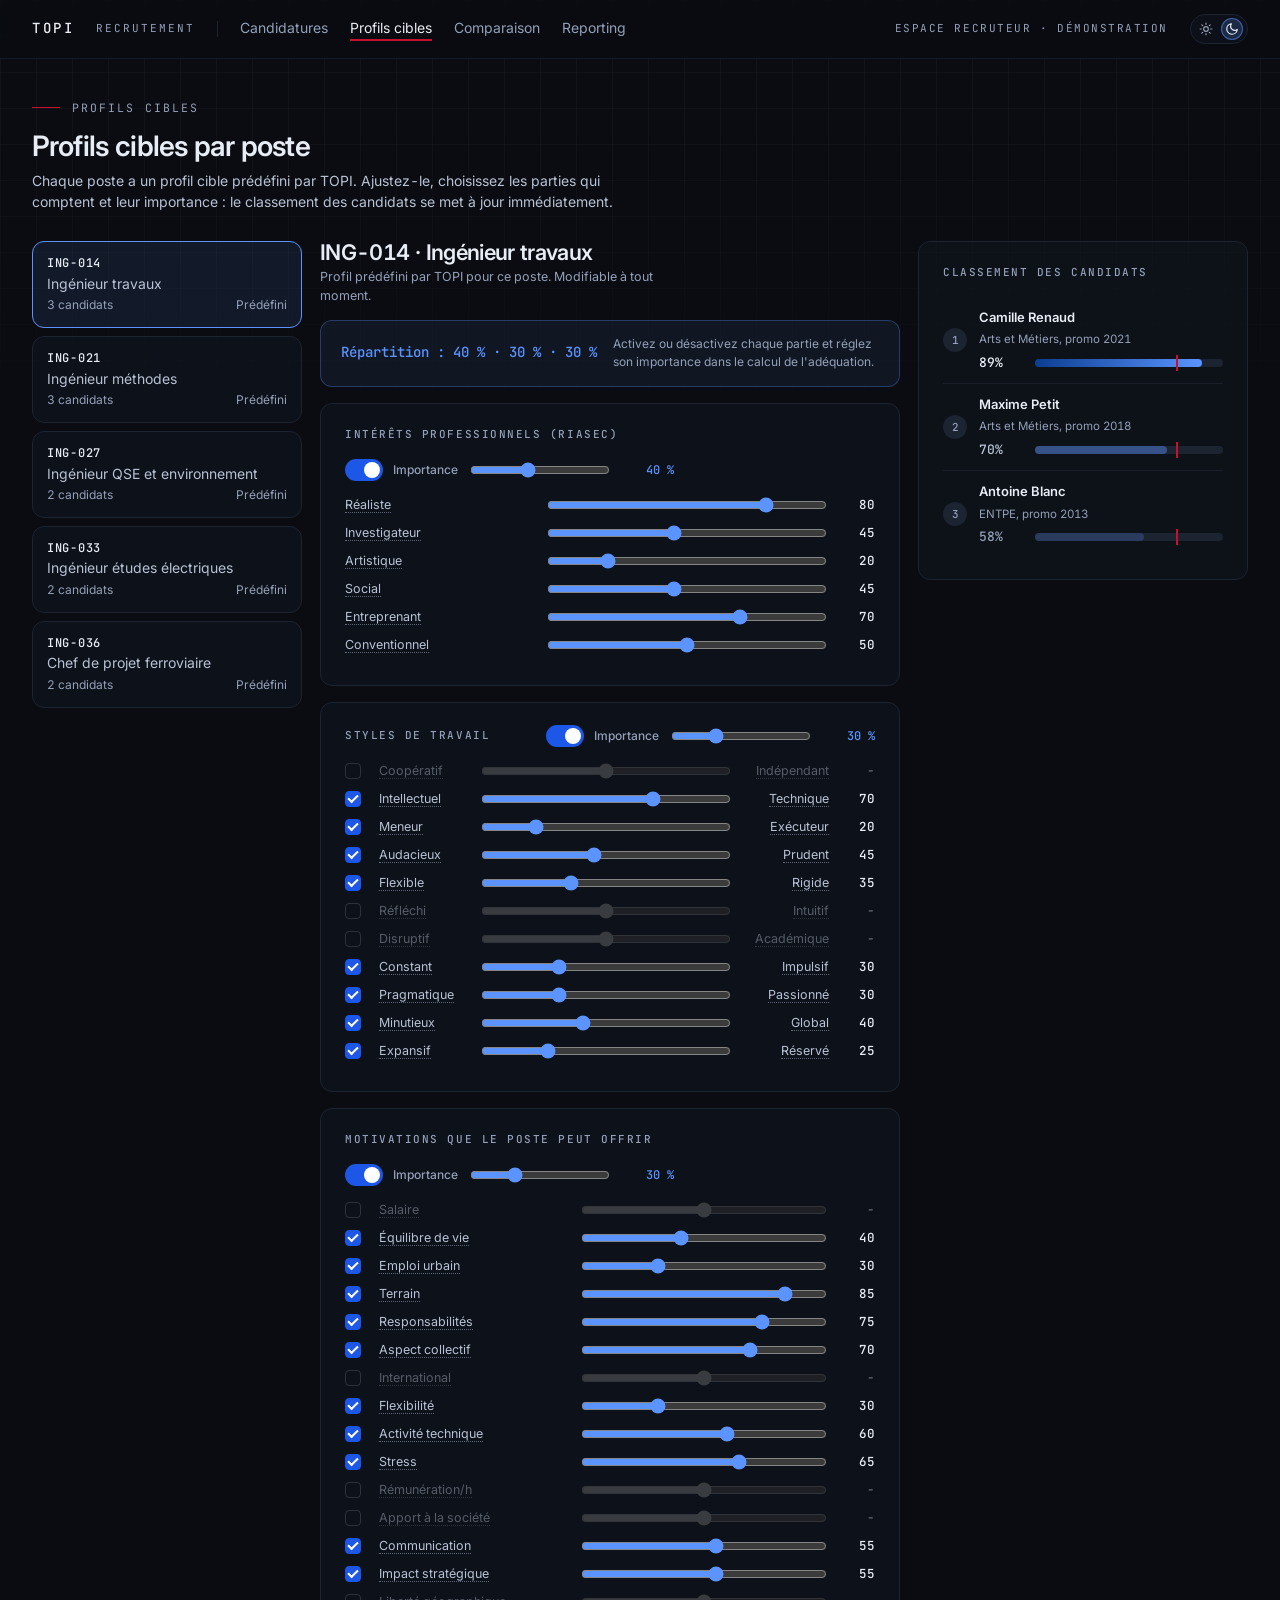
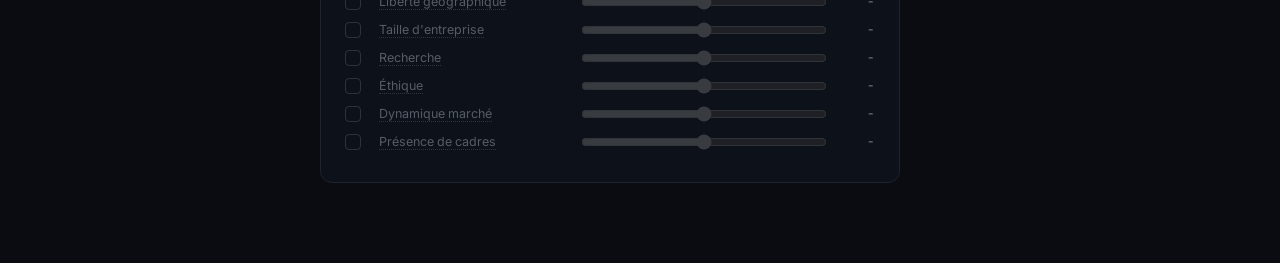
==== commit cb421e09: "Thème clair et interrupteur de thème Co-Authored-By: Claude Sonnet 5.5 <noreply@anthropic.com>" ====
--- a/cibles.html
+++ b/cibles.html
@@ -8,7 +8,8 @@
 <link href="https://fonts.googleapis.com/css2?family=Inter:wght@400;500;600;700&family=JetBrains+Mono:wght@400;500&display=swap" rel="stylesheet">
 <link rel="icon" href="favicon-32x32.png" sizes="32x32" type="image/png">
 <link rel="icon" href="favicon-192x192.png" sizes="192x192" type="image/png">
-<link rel="stylesheet" href="style.css?v=20261014b">
+<script>(function(){var k="topi-demo-theme",q=new URLSearchParams(location.search).get("theme"),t=null;try{if(q==="light"||q==="dark")localStorage.setItem(k,q);t=localStorage.getItem(k);}catch(e){}if(q==="light"||q==="dark")t=q;if(t==="light")document.documentElement.setAttribute("data-theme","light");})();</script>
+<link rel="stylesheet" href="style.css?v=20261014c">
 </head>
 <body>
 <header class="topbar">
@@ -17,6 +18,7 @@
   <span class="sep"></span>
   <nav><a href="index.html">Candidatures</a><a href="cibles.html" class="on">Profils cibles</a><a href="compare.html">Comparaison</a><a href="reporting.html">Reporting</a></nav>
   <div class="right">Espace recruteur · démonstration</div>
+  <button class="theme-toggle" type="button" role="switch" aria-checked="false" aria-label="Thème sombre activé. Passer au thème clair" title="Thème sombre activé. Passer au thème clair"><span class="tt-knob"></span><span class="tt-ic tt-sun"><svg viewBox="0 0 24 24" width="14" height="14" fill="none" stroke="currentColor" stroke-width="2" stroke-linecap="round" aria-hidden="true"><circle cx="12" cy="12" r="4"/><path d="M12 2v2M12 20v2M4.9 4.9l1.4 1.4M17.7 17.7l1.4 1.4M2 12h2M20 12h2M4.9 19.1l1.4-1.4M17.7 6.3l1.4-1.4"/></svg></span><span class="tt-ic tt-moon"><svg viewBox="0 0 24 24" width="14" height="14" fill="none" stroke="currentColor" stroke-width="2" stroke-linecap="round" stroke-linejoin="round" aria-hidden="true"><path d="M21 12.8A9 9 0 1 1 11.2 3a7 7 0 0 0 9.8 9.8z"/></svg></span></button>
 </header>
 <main class="wide">
   <div class="pagehead">
@@ -33,9 +35,9 @@
   </div>
 </main>
 <div id="tooltip" class="tooltip" role="tooltip"></div>
-<script src="data.js?v=20261014b"></script>
-<script src="defs.js?v=20261014b"></script>
-<script src="scoring.js?v=20261014b"></script>
+<script src="data.js?v=20261014c"></script>
+<script src="defs.js?v=20261014c"></script>
+<script src="scoring.js?v=20261014c"></script>
 <script>
 const params = new URLSearchParams(location.search);
 const refs = Object.keys(CIBLES_DEFAUT);
@@ -187,5 +189,6 @@
 document.addEventListener("mousemove", e => { if (tt.style.display === "block") place(e); });
 document.addEventListener("mouseout", e => { if (e.target.closest(".tip")) tt.style.display = "none"; });
 </script>
+<script src="theme.js?v=20261014c"></script>
 </body>
 </html>
--- a/style.css
+++ b/style.css
@@ -18,6 +18,58 @@
   --bad: #EF5A5A;
   --font-sans: "Inter", system-ui, -apple-system, "Segoe UI", sans-serif;
   --font-mono: "JetBrains Mono", ui-monospace, "Cascadia Mono", Consolas, monospace;
+  color-scheme: dark;
+  --card: color-mix(in srgb, var(--surface) 55%, transparent);
+  --card-shadow: none;
+  --row-hover: color-mix(in srgb, var(--surface) 85%, transparent);
+  --action-hover: var(--accent);
+  --grid: rgba(255, 255, 255, .03);
+  --tip-bg: #171C28;
+  --tip-line: #1C2331;
+  --switch-off: #2A3347;
+  --shadow-lg: rgba(0, 0, 0, .55);
+  --lv-mid: 42%;
+  --lv-low: 22%;
+  --s1: #5B94FF;
+  --s2: #34C77B;
+  --s3: #F0A23B;
+  --rel-ex: #5B94FF;
+  --rel-bon: #34C77B;
+  --rel-conv: #F0A23B;
+  --rel-mauv: #EF5A5A;
+}
+/* Thème clair : mêmes teintes de marque, surfaces claires, bleu d'action en accent. */
+:root[data-theme="light"] {
+  color-scheme: light;
+  --graphite: #F4F6FB;
+  --surface: #FFFFFF;
+  --line: #DBE1EC;
+  --ink: #0E1420;
+  --body: #2C3850;
+  --muted: #566580;
+  --accent: #1D57E8;
+  --action: #1D57E8;
+  --ok: #1E9E5C;
+  --warn: #C97A0B;
+  --bad: #D63B3B;
+  --card: #FFFFFF;
+  --card-shadow: 0 1px 2px rgba(15, 23, 42, .05), 0 6px 18px -10px rgba(15, 23, 42, .10);
+  --row-hover: color-mix(in srgb, var(--accent) 5%, transparent);
+  --action-hover: var(--brand);
+  --grid: rgba(14, 20, 32, .05);
+  --tip-bg: #0E1420;
+  --tip-line: #0E1420;
+  --switch-off: #C3CCDB;
+  --shadow-lg: rgba(15, 23, 42, .22);
+  --lv-mid: 55%;
+  --lv-low: 32%;
+  --s1: #1D57E8;
+  --s2: #1E9E5C;
+  --s3: #D98A12;
+  --rel-ex: #1D57E8;
+  --rel-bon: #1E9E5C;
+  --rel-conv: #C97A0B;
+  --rel-mauv: #D63B3B;
 }
 * { box-sizing: border-box; }
 html { background: var(--graphite); scroll-behavior: smooth; -webkit-font-smoothing: antialiased; }
@@ -27,7 +79,7 @@
 }
 body::before {
   content: ""; position: absolute; inset: 0 0 auto 0; height: 460px; z-index: -1; pointer-events: none;
-  background-image: linear-gradient(rgba(255, 255, 255, .03) 1px, transparent 1px), linear-gradient(90deg, rgba(255, 255, 255, .03) 1px, transparent 1px);
+  background-image: linear-gradient(var(--grid) 1px, transparent 1px), linear-gradient(90deg, var(--grid) 1px, transparent 1px);
   background-size: 36px 36px;
   -webkit-mask-image: linear-gradient(to bottom, #000 25%, transparent);
   mask-image: linear-gradient(to bottom, #000 25%, transparent);
@@ -62,9 +114,19 @@
 .pagehead .sub { margin: 0; }
 .actions2 { display: flex; gap: 10px; align-items: center; flex-wrap: wrap; justify-content: flex-end; }
 
+.theme-toggle { position: relative; display: inline-flex; align-items: center; justify-content: space-between; flex: none; width: 58px; height: 30px; padding: 0 7px; border: 1px solid var(--line); border-radius: 999px; background: var(--card); box-shadow: var(--card-shadow); color: var(--muted); cursor: pointer; transition: border-color .15s; }
+.theme-toggle:hover { border-color: var(--accent); }
+.theme-toggle .tt-ic { position: relative; z-index: 1; display: grid; place-items: center; width: 16px; height: 16px; transition: color .2s; }
+.theme-toggle .tt-moon { color: var(--ink); }
+.theme-toggle .tt-knob { position: absolute; top: 3px; left: 4px; width: 22px; height: 22px; border-radius: 50%; background: color-mix(in srgb, var(--accent) 20%, transparent); border: 1px solid color-mix(in srgb, var(--accent) 55%, transparent); transform: translateX(26px); transition: transform .25s cubic-bezier(.16, 1, .3, 1); }
+:root[data-theme="light"] .theme-toggle .tt-knob { transform: none; }
+:root[data-theme="light"] .theme-toggle .tt-sun { color: var(--ink); }
+:root[data-theme="light"] .theme-toggle .tt-moon { color: var(--muted); }
+@media (prefers-reduced-motion: reduce) { .theme-toggle .tt-knob { transition: none; } }
+
 /* ---- surfaces ---- */
 .card {
-  background: color-mix(in srgb, var(--surface) 55%, transparent); border: 1px solid var(--line);
+  background: var(--card); box-shadow: var(--card-shadow); border: 1px solid var(--line);
   border-radius: 12px; padding: 22px 24px;
 }
 .card h2 { font-family: var(--font-mono); font-size: 11px; font-weight: 500; text-transform: uppercase; letter-spacing: .14em; color: var(--muted); margin: 0 0 16px; }
@@ -85,7 +147,7 @@
 }
 .btn:hover { border-color: var(--accent); color: var(--accent); }
 .btn.primary { background: var(--action); border-color: var(--action); color: #fff; }
-.btn.primary:hover { background: var(--accent); border-color: var(--accent); color: #fff; }
+.btn.primary:hover { background: var(--action-hover); border-color: var(--action-hover); color: #fff; }
 .btn:disabled { opacity: .4; cursor: not-allowed; }
 .btn:disabled:hover { border-color: var(--line); color: var(--ink); }
 .btn.primary:disabled:hover { background: var(--action); border-color: var(--action); color: #fff; }
@@ -122,7 +184,7 @@
 .filters input:focus { outline: none; border-color: var(--accent); }
 tbody td { padding: 14px 12px; border-bottom: 1px solid color-mix(in srgb, var(--line) 70%, transparent); vertical-align: middle; }
 tbody tr { transition: background .15s; }
-tbody tr:hover { background: color-mix(in srgb, var(--surface) 85%, transparent); }
+tbody tr:hover { background: var(--row-hover); }
 .list thead th, .list tbody td, .filters td { padding-left: 8px; padding-right: 8px; }
 .list .filters input { min-width: 0; }
 td.muted { color: var(--muted); font-size: 12.5px; }
@@ -153,8 +215,8 @@
 .adq.high b { color: var(--ink); }
 .adq.high .abar i, .fill.ad-high { background: linear-gradient(90deg, var(--brand), var(--accent)); }
 .adq.mid b { color: var(--body); }
-.adq.mid .abar i, .fill.ad-mid { background: color-mix(in srgb, var(--accent) 42%, transparent); }
-.adq.low .abar i, .fill.ad-low { background: color-mix(in srgb, var(--accent) 22%, transparent); }
+.adq.mid .abar i, .fill.ad-mid { background: color-mix(in srgb, var(--accent) var(--lv-mid), transparent); }
+.adq.low .abar i, .fill.ad-low { background: color-mix(in srgb, var(--accent) var(--lv-low), transparent); }
 .gauge.high { color: var(--accent); }
 .gauge.mid { color: color-mix(in srgb, var(--accent) 60%, var(--muted)); }
 .gauge.low { color: var(--muted); }
@@ -177,10 +239,10 @@
 .avatar { width: 56px; height: 56px; border-radius: 50%; display: grid; place-items: center; font-family: var(--font-mono); font-size: 18px; font-weight: 500; color: var(--ink); background: color-mix(in srgb, var(--accent) 14%, transparent); border: 1px solid color-mix(in srgb, var(--accent) 45%, transparent); }
 .rel { --c: var(--accent); display: inline-flex; align-items: center; gap: .45rem; padding: .3rem .75rem; border-radius: 999px; font-size: 12px; font-weight: 500; color: var(--ink); background: color-mix(in srgb, var(--c) 14%, transparent); border: 1px solid color-mix(in srgb, var(--c) 45%, transparent); cursor: help; }
 .rel i { width: .45rem; height: .45rem; border-radius: 999px; background: var(--c); }
-.rel-excellent { --c: #5B94FF; }
-.rel-bon { --c: #34C77B; }
-.rel-convenable { --c: #F0A23B; }
-.rel-mauvais { --c: #EF5A5A; }
+.rel-excellent { --c: var(--rel-ex); }
+.rel-bon { --c: var(--rel-bon); }
+.rel-convenable { --c: var(--rel-conv); }
+.rel-mauvais { --c: var(--rel-mauv); }
 .triplet { display: flex; gap: 8px; margin: 6px 0 14px; }
 .triplet .tip { background: color-mix(in srgb, var(--accent) 16%, transparent); border: 1px solid color-mix(in srgb, var(--accent) 45%, transparent); color: var(--ink); font-family: var(--font-mono); font-weight: 500; border-radius: 6px; padding: 4px 10px; font-size: 13px; letter-spacing: .06em; }
 .triplet .tip:nth-child(2) { opacity: .82; }
@@ -194,9 +256,9 @@
 .axis .tgt { position: absolute; top: -6px; width: 16px; height: 16px; margin-left: -8px; border-radius: 50%; border: 1.5px solid var(--ink); background: transparent; box-sizing: border-box; }
 .tip { cursor: help; border-bottom: 1px dotted color-mix(in srgb, var(--muted) 60%, transparent); }
 .triplet .tip, svg .tip { border-bottom: 0; }
-.tooltip { position: fixed; display: none; z-index: 50; max-width: 340px; background: #171C28; color: var(--ink); border: 1px solid var(--line); padding: 10px 13px; border-radius: 8px; box-shadow: 0 14px 34px rgba(0, 0, 0, .55); font-size: 12px; line-height: 1.5; pointer-events: none; }
-.tooltip b { display: block; color: var(--ink); margin-bottom: 3px; font-size: 12.5px; }
-.tooltip span { color: var(--body); font-weight: 400; }
+.tooltip { position: fixed; display: none; z-index: 50; max-width: 340px; background: var(--tip-bg); color: #E8ECF4; border: 1px solid var(--tip-line); padding: 10px 13px; border-radius: 8px; box-shadow: 0 14px 34px var(--shadow-lg); font-size: 12px; line-height: 1.5; pointer-events: none; }
+.tooltip b { display: block; color: #E8ECF4; margin-bottom: 3px; font-size: 12.5px; }
+.tooltip span { color: #B8C2D4; font-weight: 400; }
 .legend { display: flex; flex-wrap: wrap; gap: 18px; margin-top: 14px; font-size: 11.5px; color: var(--muted); }
 .legend span { display: inline-flex; align-items: center; gap: 7px; }
 .lg { display: inline-block; }
@@ -227,7 +289,7 @@
 /* ---- profils cibles ---- */
 .editor { display: grid; grid-template-columns: 270px 1fr 330px; gap: 18px; align-items: start; }
 @media (max-width: 1100px) { .editor { grid-template-columns: 1fr; } }
-.plist button { width: 100%; text-align: left; border: 1px solid var(--line); background: color-mix(in srgb, var(--surface) 55%, transparent); color: var(--body); border-radius: 12px; padding: 12px 14px; margin-bottom: 8px; font: inherit; cursor: pointer; transition: border-color .15s, background .15s; }
+.plist button { width: 100%; text-align: left; border: 1px solid var(--line); background: var(--card); box-shadow: var(--card-shadow); color: var(--body); border-radius: 12px; padding: 12px 14px; margin-bottom: 8px; font: inherit; cursor: pointer; transition: border-color .15s, background .15s; }
 .plist button:hover { border-color: var(--accent); }
 .plist button.on { border-color: var(--accent); background: color-mix(in srgb, var(--accent) 10%, transparent); }
 .plist b { display: block; font-family: var(--font-mono); font-size: 12px; font-weight: 500; letter-spacing: .06em; color: var(--ink); }
@@ -266,7 +328,7 @@
 .wctl.off b { color: var(--muted); }
 .sw { position: relative; display: inline-block; width: 38px; height: 22px; }
 .sw input { opacity: 0; width: 0; height: 0; }
-.sw span { position: absolute; inset: 0; background: #2A3347; border-radius: 22px; cursor: pointer; transition: background .15s; }
+.sw span { position: absolute; inset: 0; background: var(--switch-off); border-radius: 22px; cursor: pointer; transition: background .15s; }
 .sw span::before { content: ""; position: absolute; width: 16px; height: 16px; left: 3px; top: 3px; background: #fff; border-radius: 50%; transition: transform .15s; }
 .sw input:checked + span { background: var(--action); }
 .sw input:checked + span::before { transform: translateX(16px); }
@@ -304,6 +366,7 @@
 @media (max-width: 640px) {
   .topbar { flex-wrap: wrap; gap: 8px 16px; padding: 12px 16px; }
   .topbar .right { display: none; }
+  .theme-toggle { margin-left: auto; }
   .topbar .sep { display: none; }
   .topbar nav { order: 3; width: 100%; gap: 16px; overflow-x: auto; white-space: nowrap; }
   main { padding: 26px 16px 48px; }
@@ -321,7 +384,7 @@
   :root { --graphite: #fff; --surface: #fff; --line: #D5DAE5; --ink: #0A0C11; --body: #1E2430; --muted: #4B5568; --accent: #1D57E8; }
   html, body { background: #fff !important; }
   body::before { display: none; }
-  .topbar, .tabs, .back, .head .actions, .note, .btn, .actions2, .eyebrow { display: none !important; }
+  .topbar, .theme-toggle, .tabs, .back, .head .actions, .note, .btn, .actions2, .eyebrow { display: none !important; }
   main { padding: 0; }
   .card { border: 0; padding: 8px 0; background: none; }
 }
